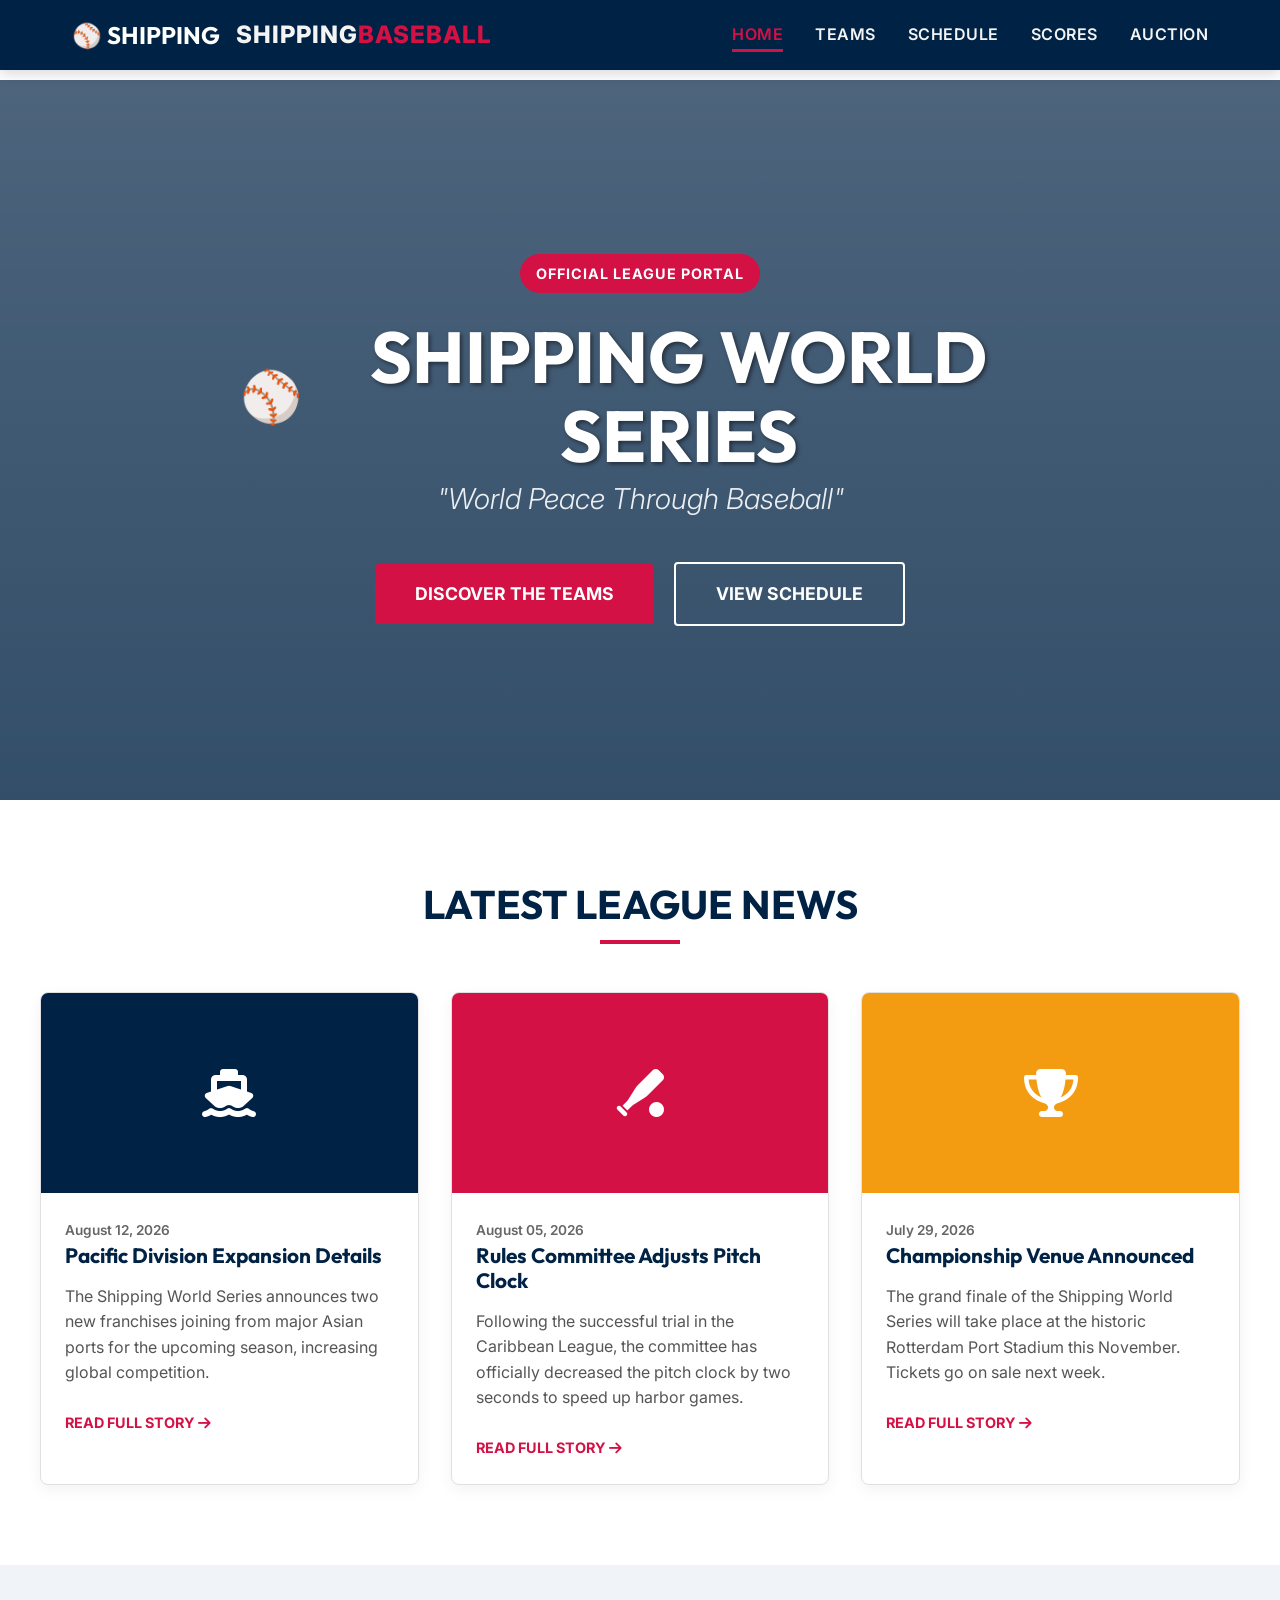
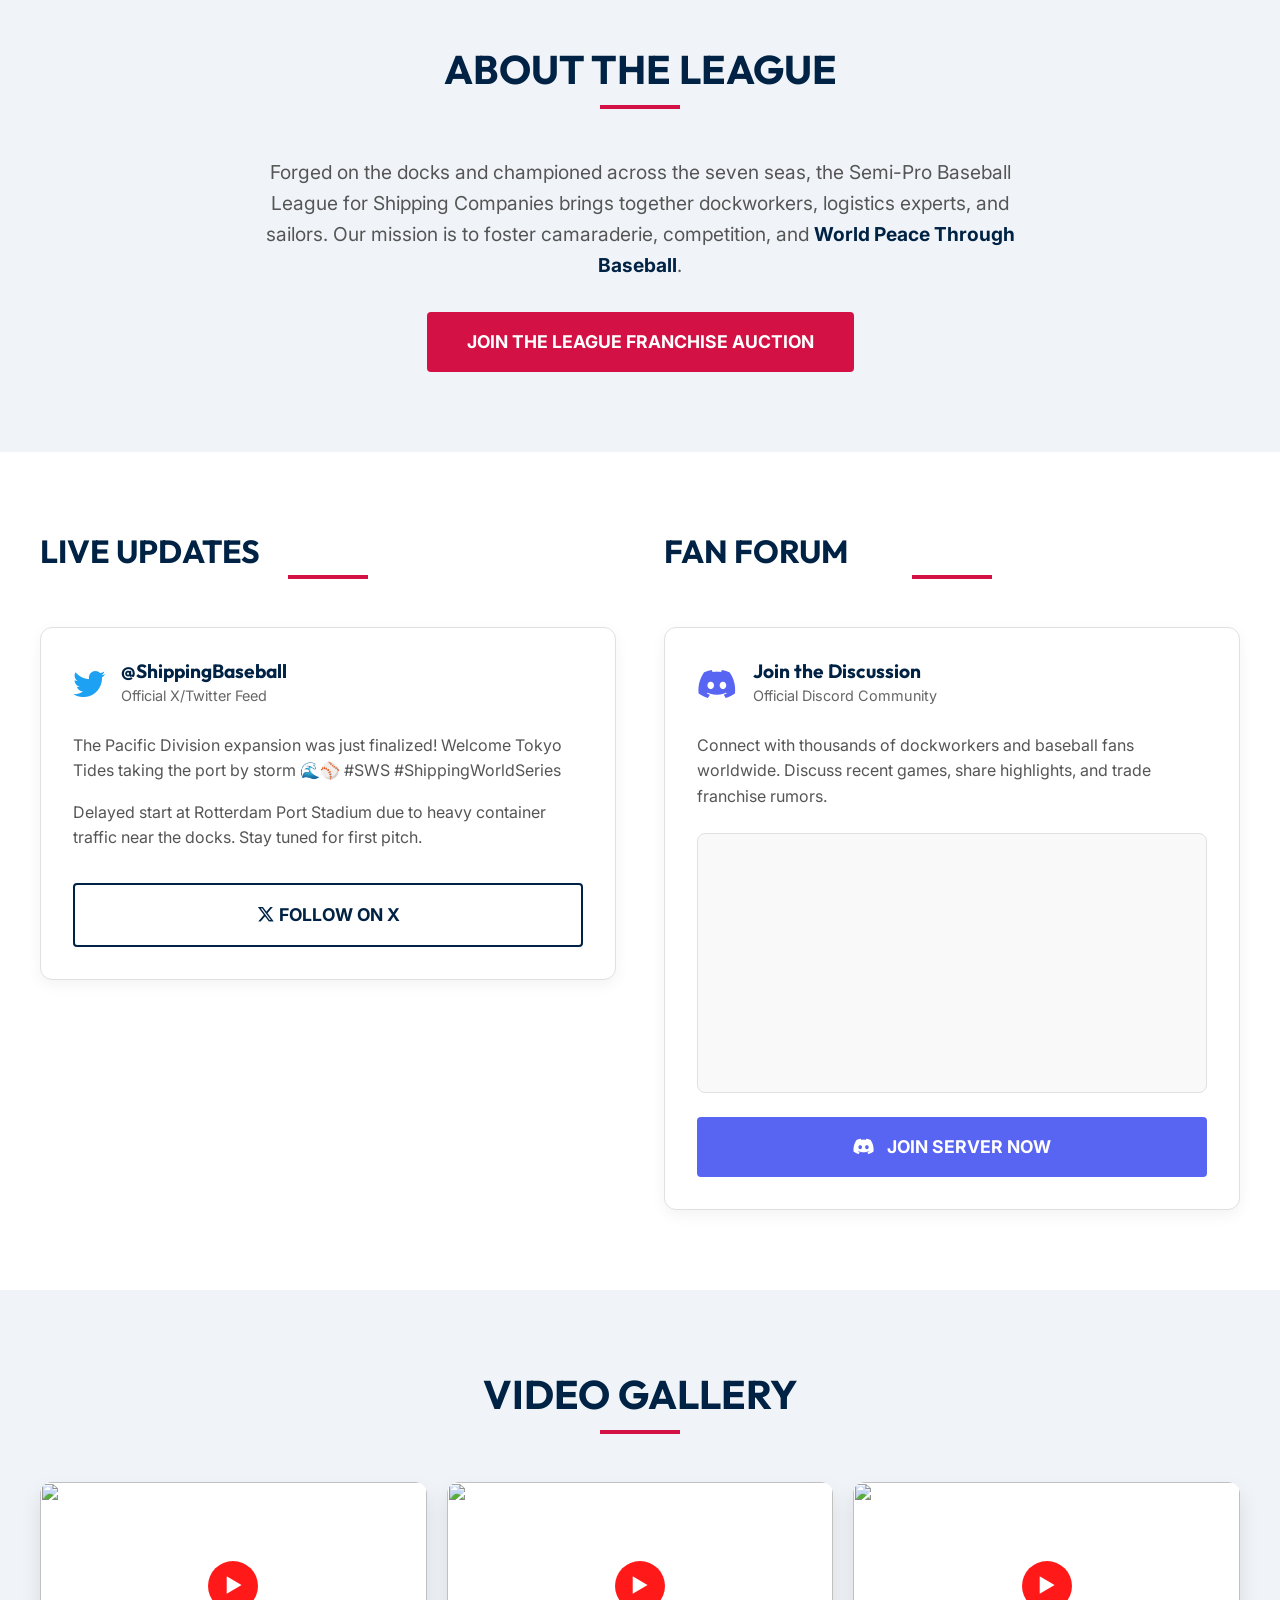
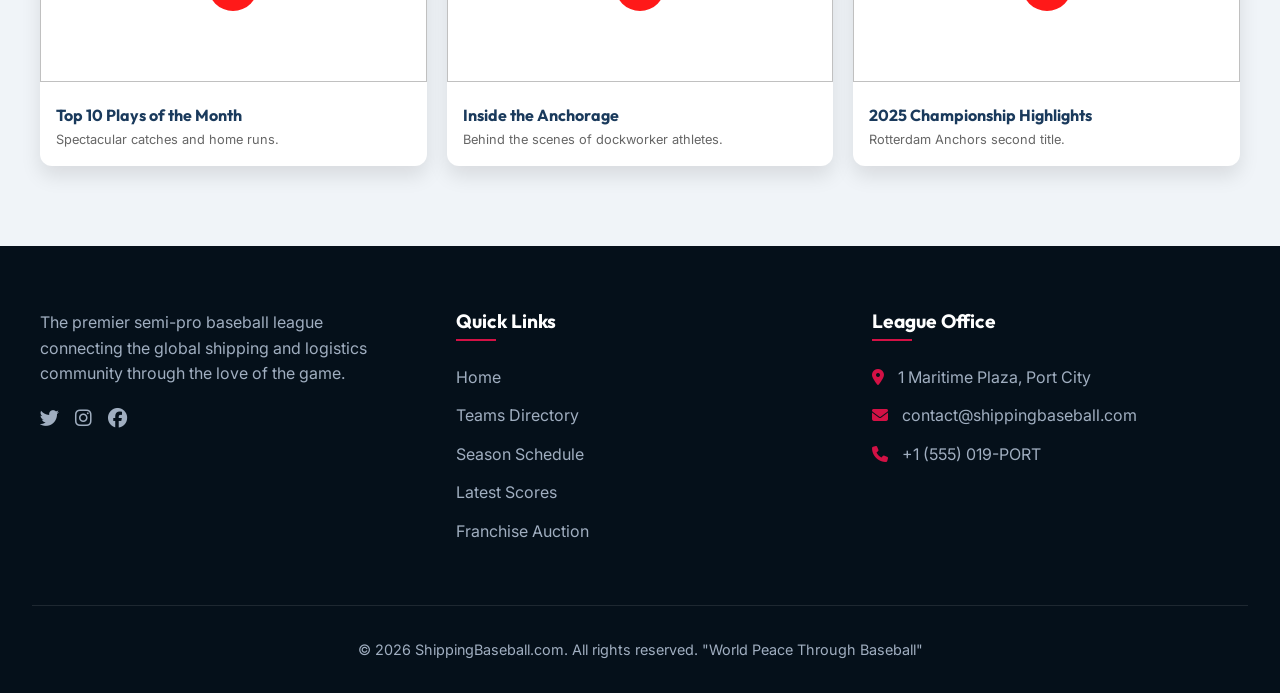
==== index.html @ 631db94a "Update index.html" ====
<!DOCTYPE html>
<html lang="en">

<head>
    <meta charset="UTF-8">
    <meta name="viewport" content="width=device-width, initial-scale=1.0">
    <title>ShippingBaseball.com | World Peace Through Baseball</title>
    <!-- Google Fonts -->
    <link rel="preconnect" href="https://fonts.googleapis.com">
    <link rel="preconnect" href="https://fonts.gstatic.com" crossorigin>
    <link
        href="https://fonts.googleapis.com/css2?family=Inter:wght@300;400;600;800&family=Outfit:wght@400;700;900&display=swap"
        rel="stylesheet">
    <!-- Font Awesome for Icons -->
    <link rel="stylesheet" href="https://cdnjs.cloudflare.com/ajax/libs/font-awesome/6.4.0/css/all.min.css">
    <!-- Custom CSS -->
    <link rel="stylesheet" href="style.css">
</head>

<body>
    <header>
        <div class="nav-container">
            <a href="index.html" class="logo-area">
<h1 style="color: white; font-size: 24px; font-weight: bold; margin: 0;">
  ⚾ SHIPPING<span style="color: #e63946;"></span>
</h1>                <div class="logo-text">Shipping<span>Baseball</span></div>
            </a>

            <button class="menu-toggle" aria-label="Toggle Navigation">
                <i class="fas fa-bars"></i>
            </button>

            <ul class="nav-links">
                <li><a href="index.html">Home</a></li>
                <li><a href="teams.html">Teams</a></li>
                <li><a href="schedule.html">Schedule</a></li>
                <li><a href="scores.html">Scores</a></li>
                <li><a href="auction.html">Auction</a></li>
            </ul>
        </div>
    </header>

    <main>
        <section class="hero">
            <div class="hero-content">
                <span class="badge">Official League Portal</span>
              <div style="display:flex; align-items:center; gap:15px;">
  <span style="font-size:50px;">⚾</span>
  <h1 style="margin:0;">Shipping World Series</h1>
</div>
                <p class="tagline">"World Peace Through Baseball"</p>
                <a href="teams.html" class="btn btn-primary">Discover the Teams</a>
                <a href="schedule.html" class="btn btn-outline">View Schedule</a>
            </div>
        </section>

        <section class="section">
            <div class="container">
                <h2 class="section-title">Latest League News</h2>
                <div class="news-grid">
                    <article class="news-card">
                        <div class="news-img"
                            style="background-color: var(--primary); display: flex; align-items: center; justify-content: center; color: white; font-size: 3rem;">
                            <i class="fas fa-ship"></i>
                        </div>
                        <div class="news-content">
                            <span class="news-date">August 12, 2026</span>
                            <h3 class="news-title">Pacific Division Expansion Details</h3>
                            <p class="news-excerpt">The Shipping World Series announces two new franchises joining from
                                major Asian ports for the upcoming season, increasing global competition.</p>
                            <a href="#" class="read-more">Read Full Story <i class="fas fa-arrow-right"></i></a>
                        </div>
                    </article>

                    <article class="news-card">
                        <div class="news-img"
                            style="background-color: var(--accent); display: flex; align-items: center; justify-content: center; color: white; font-size: 3rem;">
                            <i class="fas fa-baseball-bat-ball"></i>
                        </div>
                        <div class="news-content">
                            <span class="news-date">August 05, 2026</span>
                            <h3 class="news-title">Rules Committee Adjusts Pitch Clock</h3>
                            <p class="news-excerpt">Following the successful trial in the Caribbean League, the
                                committee has officially decreased the pitch clock by two seconds to speed up harbor
                                games.</p>
                            <a href="#" class="read-more">Read Full Story <i class="fas fa-arrow-right"></i></a>
                        </div>
                    </article>

                    <article class="news-card">
                        <div class="news-img"
                            style="background-color: #f39c12; display: flex; align-items: center; justify-content: center; color: white; font-size: 3rem;">
                            <i class="fas fa-trophy"></i>
                        </div>
                        <div class="news-content">
                            <span class="news-date">July 29, 2026</span>
                            <h3 class="news-title">Championship Venue Announced</h3>
                            <p class="news-excerpt">The grand finale of the Shipping World Series will take place at the
                                historic Rotterdam Port Stadium this November. Tickets go on sale next week.</p>
                            <a href="#" class="read-more">Read Full Story <i class="fas fa-arrow-right"></i></a>
                        </div>
                    </article>
                </div>
            </div>
        </section>

        <section class="section section-alt">
            <div class="container">
                <div style="text-align: center; max-width: 800px; margin: 0 auto;">
                    <h2 class="section-title">About The League</h2>
                    <p style="font-size: 1.2rem; color: #555; margin-bottom: 2rem;">
                        Forged on the docks and championed across the seven seas, the Semi-Pro Baseball League for
                        Shipping Companies brings together dockworkers, logistics experts, and sailors.
                        Our mission is to foster camaraderie, competition, and <strong
                            style="color: var(--primary);">World Peace Through Baseball</strong>.
                    </p>
                    <a href="auction.html" class="btn btn-primary">Join the League Franchise Auction</a>
                </div>
            </div>
        </section>
        <!-- LIVE UPDATES & FAN FORUM -->
        <section class="section">
            <div class="container">
                <div style="display: grid; grid-template-columns: repeat(auto-fit, minmax(350px, 1fr)); gap: 3rem;">
                    <!-- Live Updates -->
                    <div>
                        <h2 class="section-title" style="text-align: left; padding-bottom: 0.5rem; font-size: 2rem;">
                            Live Updates</h2>
                        <div
                            style="background: white; border: 1px solid var(--border); border-radius: 12px; padding: 2rem; box-shadow: 0 5px 15px rgba(0,0,0,0.05);">
                            <div style="margin-bottom: 1.5rem; display: flex; align-items: center; gap: 1rem;">
                                <i class="fab fa-twitter" style="font-size: 2rem; color: #1DA1F2;"></i>
                                <div>
                                    <h3 style="color: var(--primary); font-size: 1.2rem; margin-bottom: 0;">
                                        @ShippingBaseball</h3>
                                    <span style="color: #666; font-size: 0.9rem;">Official X/Twitter Feed</span>
                                </div>
                            </div>
                            <p style="color: #555; margin-bottom: 1rem;">The Pacific Division expansion was just
                                finalized! Welcome Tokyo Tides taking the port by storm 🌊⚾ #SWS #ShippingWorldSeries
                            </p>
                            <p style="color: #555; margin-bottom: 2rem;">Delayed start at Rotterdam Port Stadium due to
                                heavy container traffic near the docks. Stay tuned for first pitch.</p>
                            <a href="https://twitter.com/ShippingBaseball" target="_blank" class="btn btn-outline"
                                style="display: block; color: var(--primary); border-color: var(--primary); width: 100%; text-align: center; margin-left: 0;"><i
                                    class="fab fa-x-twitter"></i> Follow on X</a>
                        </div>
                    </div>

                    <!-- Fan Forum -->
                    <div>
                        <h2 class="section-title" style="text-align: left; padding-bottom: 0.5rem; font-size: 2rem;">Fan
                            Forum</h2>
                        <div
                            style="background: white; border: 1px solid var(--border); border-radius: 12px; padding: 2rem; box-shadow: 0 5px 15px rgba(0,0,0,0.05);">
                            <div style="margin-bottom: 1.5rem; display: flex; align-items: center; gap: 1rem;">
                                <i class="fab fa-discord" style="font-size: 2rem; color: #5865F2;"></i>
                                <div>
                                    <h3 style="color: var(--primary); font-size: 1.2rem; margin-bottom: 0;">Join the
                                        Discussion</h3>
                                    <span style="color: #666; font-size: 0.9rem;">Official Discord Community</span>
                                </div>
                            </div>
                            <p style="color: #555; margin-bottom: 1.5rem;">Connect with thousands of dockworkers and
                                baseball fans worldwide. Discuss recent games, share highlights, and trade franchise
                                rumors.</p>

                            <!-- Discord Widget (Channel Preview) -->
                            <div
                                style="margin-bottom: 1.5rem; border-radius: 8px; overflow: hidden; border: 1px solid #e0e0e0; background: #f9f9f9;">
                                <!-- NOTE: Replace the 'id=' numeric value below with your actual Discord Server's Widget ID -->
                                <iframe src="https://discord.com/widget?id=1022442475149365288&theme=light" width="100%"
                                    height="250" allowtransparency="true" frameborder="0"
                                    sandbox="allow-popups allow-popups-to-escape-sandbox allow-same-origin allow-scripts"
                                    title="Discord Channel Preview"></iframe>
                            </div>

                            <a href="https://discord.gg/your-server-link" target="_blank" class="btn btn-primary"
                                style="display: block; width: 100%; text-align: center; background-color: #5865F2; border: none; padding: 1rem; color: white; font-size: 1.1rem;"><i
                                    class="fab fa-discord" style="margin-right: 8px;"></i> Join Server Now</a>
                        </div>
                    </div>
                </div>
            </div>
        </section>

        <!-- GALLERY -->
        <section class="section section-alt">
            <div class="container">
                <h2 class="section-title">Video Gallery</h2>

                <div style="display: grid; grid-template-columns: repeat(3, 1fr); gap: 20px;">

                    <!-- الفيديو 1 -->
                    <div
                        style="border-radius: 12px; overflow: hidden; box-shadow: 0 10px 20px rgba(0,0,0,0.1); background: white; position: relative;">
                        <a href="https://www.youtube.com/watch?v=LR6vh4BXD7s" target="_blank"
                            style="display: block; position: relative;">
                            <img src="https://img.youtube.com/vi/LR6vh4BXD7s/maxresdefault.jpg"
                                style="width: 100%; height: 200px; object-fit: cover;">
                            <div
                                style="position: absolute; top: 50%; left: 50%; transform: translate(-50%, -50%); background: rgba(255,0,0,0.9); color: white; width: 50px; height: 50px; border-radius: 50%; display: flex; align-items: center; justify-content: center; font-size: 1.2rem;">
                                ▶</div>
                        </a>
                        <div style="padding: 1rem;">
                            <h3 style="color: #1a3a5c; font-size: 1rem; margin-bottom: 0.3rem;">Top 10 Plays of the
                                Month</h3>
                            <p style="color: #666; font-size: 0.8rem;">Spectacular catches and home runs.</p>
                        </div>
                    </div>

                    <!-- الفيديو 2 -->
                    <div
                        style="border-radius: 12px; overflow: hidden; box-shadow: 0 10px 20px rgba(0,0,0,0.1); background: white; position: relative;">
                        <a href="https://www.youtube.com/watch?v=5_nQfygHXc8" target="_blank"
                            style="display: block; position: relative;">
                            <img src="https://img.youtube.com/vi/5_nQfygHXc8/maxresdefault.jpg"
                                style="width: 100%; height: 200px; object-fit: cover;">
                            <div
                                style="position: absolute; top: 50%; left: 50%; transform: translate(-50%, -50%); background: rgba(255,0,0,0.9); color: white; width: 50px; height: 50px; border-radius: 50%; display: flex; align-items: center; justify-content: center; font-size: 1.2rem;">
                                ▶</div>
                        </a>
                        <div style="padding: 1rem;">
                            <h3 style="color: #1a3a5c; font-size: 1rem; margin-bottom: 0.3rem;">Inside the Anchorage
                            </h3>
                            <p style="color: #666; font-size: 0.8rem;">Behind the scenes of dockworker athletes.</p>
                        </div>
                    </div>

                    <!-- الفيديو 3 -->
                    <div
                        style="border-radius: 12px; overflow: hidden; box-shadow: 0 10px 20px rgba(0,0,0,0.1); background: white; position: relative;">
                        <a href="https://www.youtube.com/watch?v=1c3dj-tnlGc" target="_blank"
                            style="display: block; position: relative;">
                            <img src="https://img.youtube.com/vi/1c3dj-tnlGc/maxresdefault.jpg"
                                style="width: 100%; height: 200px; object-fit: cover;">
                            <div
                                style="position: absolute; top: 50%; left: 50%; transform: translate(-50%, -50%); background: rgba(255,0,0,0.9); color: white; width: 50px; height: 50px; border-radius: 50%; display: flex; align-items: center; justify-content: center; font-size: 1.2rem;">
                                ▶</div>
                        </a>
                        <div style="padding: 1rem;">
                            <h3 style="color: #1a3a5c; font-size: 1rem; margin-bottom: 0.3rem;">2025 Championship
                                Highlights</h3>
                            <p style="color: #666; font-size: 0.8rem;">Rotterdam Anchors second title.</p>
                        </div>
                    </div>

                </div>
            </div>
        </section>
    </main>

    <footer>
        <!-- 
        ========================================================
        ADMIN NOTES FOR EASY EDITING:
        - Social Links: Edit the 'fab fa-*' icon tags below to update social media links.
        - Quick Links: Update the inner <li><a> tags for new pages.
        - Address/Contact: Modify the 'League Office' column text directly.
        ========================================================
        -->
        <div class="footer-content">
            <div class="footer-col">
                <h3.com</h3>
                <p>The premier semi-pro baseball league connecting the global shipping and logistics community through
                    the love of the game.</p>
                <div style="margin-top: 1rem; display: flex; gap: 1rem; font-size: 1.2rem;">
                    <a href="#"><i class="fab fa-twitter"></i></a>
                    <a href="#"><i class="fab fa-instagram"></i></a>
                    <a href="#"><i class="fab fa-facebook"></i></a>
                </div>
            </div>
            <div class="footer-col">
                <h3>Quick Links</h3>
                <ul class="footer-links">
                    <li><a href="index.html">Home</a></li>
                    <li><a href="teams.html">Teams Directory</a></li>
                    <li><a href="schedule.html">Season Schedule</a></li>
                    <li><a href="scores.html">Latest Scores</a></li>
                    <li><a href="auction.html">Franchise Auction</a></li>
                </ul>
            </div>
            <div class="footer-col">
                <h3>League Office</h3>
                <ul class="footer-links">
                    <li><i class="fas fa-map-marker-alt" style="margin-right: 10px; color: var(--accent);"></i> 1
                        Maritime Plaza, Port City</li>
                    <li><i class="fas fa-envelope" style="margin-right: 10px; color: var(--accent);"></i>
                        contact@shippingbaseball.com</li>
                    <li><i class="fas fa-phone" style="margin-right: 10px; color: var(--accent);"></i> +1 (555) 019-PORT
                    </li>
                </ul>
            </div>
        </div>
        <div class="footer-bottom">
            <p>&copy; 2026 ShippingBaseball.com. All rights reserved. "World Peace Through Baseball"</p>
        </div>
    </footer>

    <script src="script.js"></script>
</body>


</html>
---- style.css ----
:root {
    --primary: #002244;
    /* Navy Blue */
    --primary-light: #003366;
    --accent: #d31145;
    /* Red */
    --accent-hover: #e61a50;
    --text-dark: #1a1a1a;
    --text-light: #f4f4f4;
    --bg-main: #ffffff;
    --bg-alt: #f0f4f8;
    /* Light blue-grey */
    --border: #e0e0e0;
    --font-main: 'Inter', system-ui, sans-serif;
    --font-heading: 'Outfit', system-ui, sans-serif;
    --transition: all 0.3s cubic-bezier(0.25, 0.8, 0.25, 1);
}

* {
    margin: 0;
    padding: 0;
    box-sizing: border-box;
}

body {
    font-family: var(--font-main);
    color: var(--text-dark);
    background-color: var(--bg-main);
    line-height: 1.6;
    overflow-x: hidden;
}

/* Typography */
h1,
h2,
h3,
h4,
h5,
h6 {
    font-family: var(--font-heading);
    font-weight: 700;
    line-height: 1.2;
}

a {
    text-decoration: none;
    color: inherit;
}

ul {
    list-style: none;
}

/* Header & Navigation */
header {
    background-color: var(--primary);
    color: var(--text-light);
    position: fixed;
    width: 100%;
    top: 0;
    z-index: 1000;
    box-shadow: 0 4px 12px rgba(0, 0, 0, 0.15);
}

.nav-container {
    max-width: 1200px;
    margin: 0 auto;
    display: flex;
    justify-content: space-between;
    align-items: center;
    padding: 1rem 2rem;
}

.logo-area {
    display: flex;
    align-items: center;
    gap: 1rem;
}

.logo-img {
    height: auto;
    width: 150px;
    border-radius: 0;
    background-color: transparent;
    object-fit: contain;
    padding: 0;
}
.logo-text {
    font-size: 1.5rem;
    font-weight: 800;
    letter-spacing: 1px;
    text-transform: uppercase;
}

.logo-text span {
    color: var(--accent);
}

.nav-links {
    display: flex;
    gap: 2rem;
}

.nav-links a {
    font-size: 1rem;
    font-weight: 600;
    text-transform: uppercase;
    letter-spacing: 0.5px;
    position: relative;
    padding: 0.5rem 0;
    transition: color 0.3s;
}

.nav-links a::after {
    content: '';
    position: absolute;
    bottom: 0;
    left: 0;
    width: 0;
    height: 3px;
    background-color: var(--accent);
    transition: var(--transition);
}

.nav-links a:hover {
    color: var(--accent);
}

.nav-links a:hover::after,
.nav-links a.active::after {
    width: 100%;
}

.nav-links a.active {
    color: var(--accent);
}

.menu-toggle {
    display: none;
    font-size: 1.5rem;
    cursor: pointer;
    background: none;
    border: none;
    color: white;
}

/* Page Spacing */
main {
    margin-top: 80px;
    /* offset for fixed header */
    min-height: calc(100vh - 280px);
}

/* Hero Section */
.hero {
    position: relative;
    height: 80vh;
    min-height: 600px;
    display: flex;
    align-items: center;
    justify-content: center;
    background: linear-gradient(rgba(0, 34, 68, 0.7), rgba(0, 34, 68, 0.8)), url('assets/images/hero.png') center/cover;
    color: white;
    text-align: center;
    padding: 0 1rem;
}

.hero-content {
    max-width: 800px;
    animation: fadeInDown 1s ease-out;
}

.badge {
    display: inline-block;
    background-color: var(--accent);
    color: white;
    padding: 0.5rem 1rem;
    border-radius: 20px;
    font-weight: 700;
    font-size: 0.9rem;
    text-transform: uppercase;
    margin-bottom: 1.5rem;
    letter-spacing: 1px;
}

.hero h1 {
    font-size: 4.5rem;
    margin-bottom: 1rem;
    text-transform: uppercase;
    text-shadow: 2px 2px 4px rgba(0, 0, 0, 0.5);
    line-height: 1.1;
}

.hero p.tagline {
    font-size: 1.8rem;
    font-weight: 300;
    margin-bottom: 2.5rem;
    font-style: italic;
    opacity: 0.9;
}

.btn {
    display: inline-block;
    padding: 1rem 2.5rem;
    font-size: 1.1rem;
    font-weight: 700;
    text-transform: uppercase;
    border-radius: 4px;
    cursor: pointer;
    transition: var(--transition);
    border: none;
}

.btn-primary {
    background-color: var(--accent);
    color: white;
}

.btn-primary:hover {
    background-color: var(--accent-hover);
    transform: translateY(-3px);
    box-shadow: 0 10px 20px rgba(211, 17, 69, 0.3);
}

.btn-outline {
    background-color: transparent;
    color: white;
    border: 2px solid white;
    margin-left: 1rem;
}

.btn-outline:hover {
    background-color: white;
    color: var(--primary);
    transform: translateY(-3px);
}

/* Sections */
.section {
    padding: 5rem 2rem;
}

.section-alt {
    background-color: var(--bg-alt);
}

.container {
    max-width: 1200px;
    margin: 0 auto;
}

.section-title {
    text-align: center;
    font-size: 2.5rem;
    margin-bottom: 3rem;
    color: var(--primary);
    position: relative;
    padding-bottom: 1rem;
    text-transform: uppercase;
}

.section-title::after {
    content: '';
    position: absolute;
    bottom: 0;
    left: 50%;
    transform: translateX(-50%);
    width: 80px;
    height: 4px;
    background-color: var(--accent);
}

/* News Section */
.news-grid {
    display: grid;
    grid-template-columns: repeat(auto-fit, minmax(350px, 1fr));
    gap: 2rem;
}

.news-card {
    background: white;
    border-radius: 8px;
    overflow: hidden;
    box-shadow: 0 5px 15px rgba(0, 0, 0, 0.05);
    transition: var(--transition);
    border: 1px solid var(--border);
}

.news-card:hover {
    transform: translateY(-10px);
    box-shadow: 0 15px 30px rgba(0, 0, 0, 0.1);
}

.news-img {
    height: 200px;
    background-color: var(--primary-light);
    display: flex;
    align-items: center;
    justify-content: center;
    color: white;
    font-size: 3rem;
}

.news-content {
    padding: 1.5rem;
}

.news-date {
    font-size: 0.85rem;
    color: #666;
    margin-bottom: 0.5rem;
    font-weight: 600;
}

.news-title {
    font-size: 1.3rem;
    margin-bottom: 1rem;
    color: var(--primary);
}

.news-excerpt {
    color: #555;
    margin-bottom: 1.5rem;
}

.read-more {
    color: var(--accent);
    font-weight: 700;
    text-transform: uppercase;
    font-size: 0.9rem;
}

.read-more:hover {
    text-decoration: underline;
}

/* Footer */
footer {
    background-color: #05101a;
    color: #a0aec0;
    padding: 4rem 2rem 2rem;
}

.footer-content {
    max-width: 1200px;
    margin: 0 auto;
    display: grid;
    grid-template-columns: repeat(auto-fit, minmax(250px, 1fr));
    gap: 3rem;
    margin-bottom: 3rem;
}

.footer-col h3 {
    color: white;
    font-size: 1.2rem;
    margin-bottom: 1.5rem;
    position: relative;
    padding-bottom: 0.5rem;
}

.footer-col h3::after {
    content: '';
    position: absolute;
    bottom: 0;
    left: 0;
    width: 40px;
    height: 2px;
    background-color: var(--accent);
}

.footer-links li {
    margin-bottom: 0.8rem;
}

.footer-links a {
    transition: color 0.3s;
}

.footer-links a:hover {
    color: var(--accent);
    padding-left: 5px;
}

.footer-bottom {
    text-align: center;
    padding-top: 2rem;
    border-top: 1px solid rgba(255, 255, 255, 0.1);
    font-size: 0.9rem;
}

/* Animations */
@keyframes fadeInDown {
    from {
        opacity: 0;
        transform: translateY(-30px);
    }

    to {
        opacity: 1;
        transform: translateY(0);
    }
}

@keyframes fadeIn {
    from {
        opacity: 0;
    }

    to {
        opacity: 1;
    }
}

/* Responsive */
@media (max-width: 768px) {
    .nav-links {
        position: absolute;
        top: 100%;
        left: 0;
        width: 100%;
        background-color: var(--primary);
        flex-direction: column;
        align-items: center;
        gap: 0;
        max-height: 0;
        overflow: hidden;
        transition: max-height 0.3s ease-out;
    }

    .nav-links.show {
        max-height: 400px;
        border-top: 1px solid rgba(255, 255, 255, 0.1);
        padding: 1rem 0;
    }

    .nav-links li {
        width: 100%;
        text-align: center;
    }

    .nav-links a {
        display: block;
        padding: 1rem;
    }

    .menu-toggle {
        display: block;
    }

    .hero h1 {
        font-size: 3rem;
    }

    .hero p.tagline {
        font-size: 1.2rem;
    }

    .btn-outline {
        margin-left: 0;
        margin-top: 1rem;
    }

}
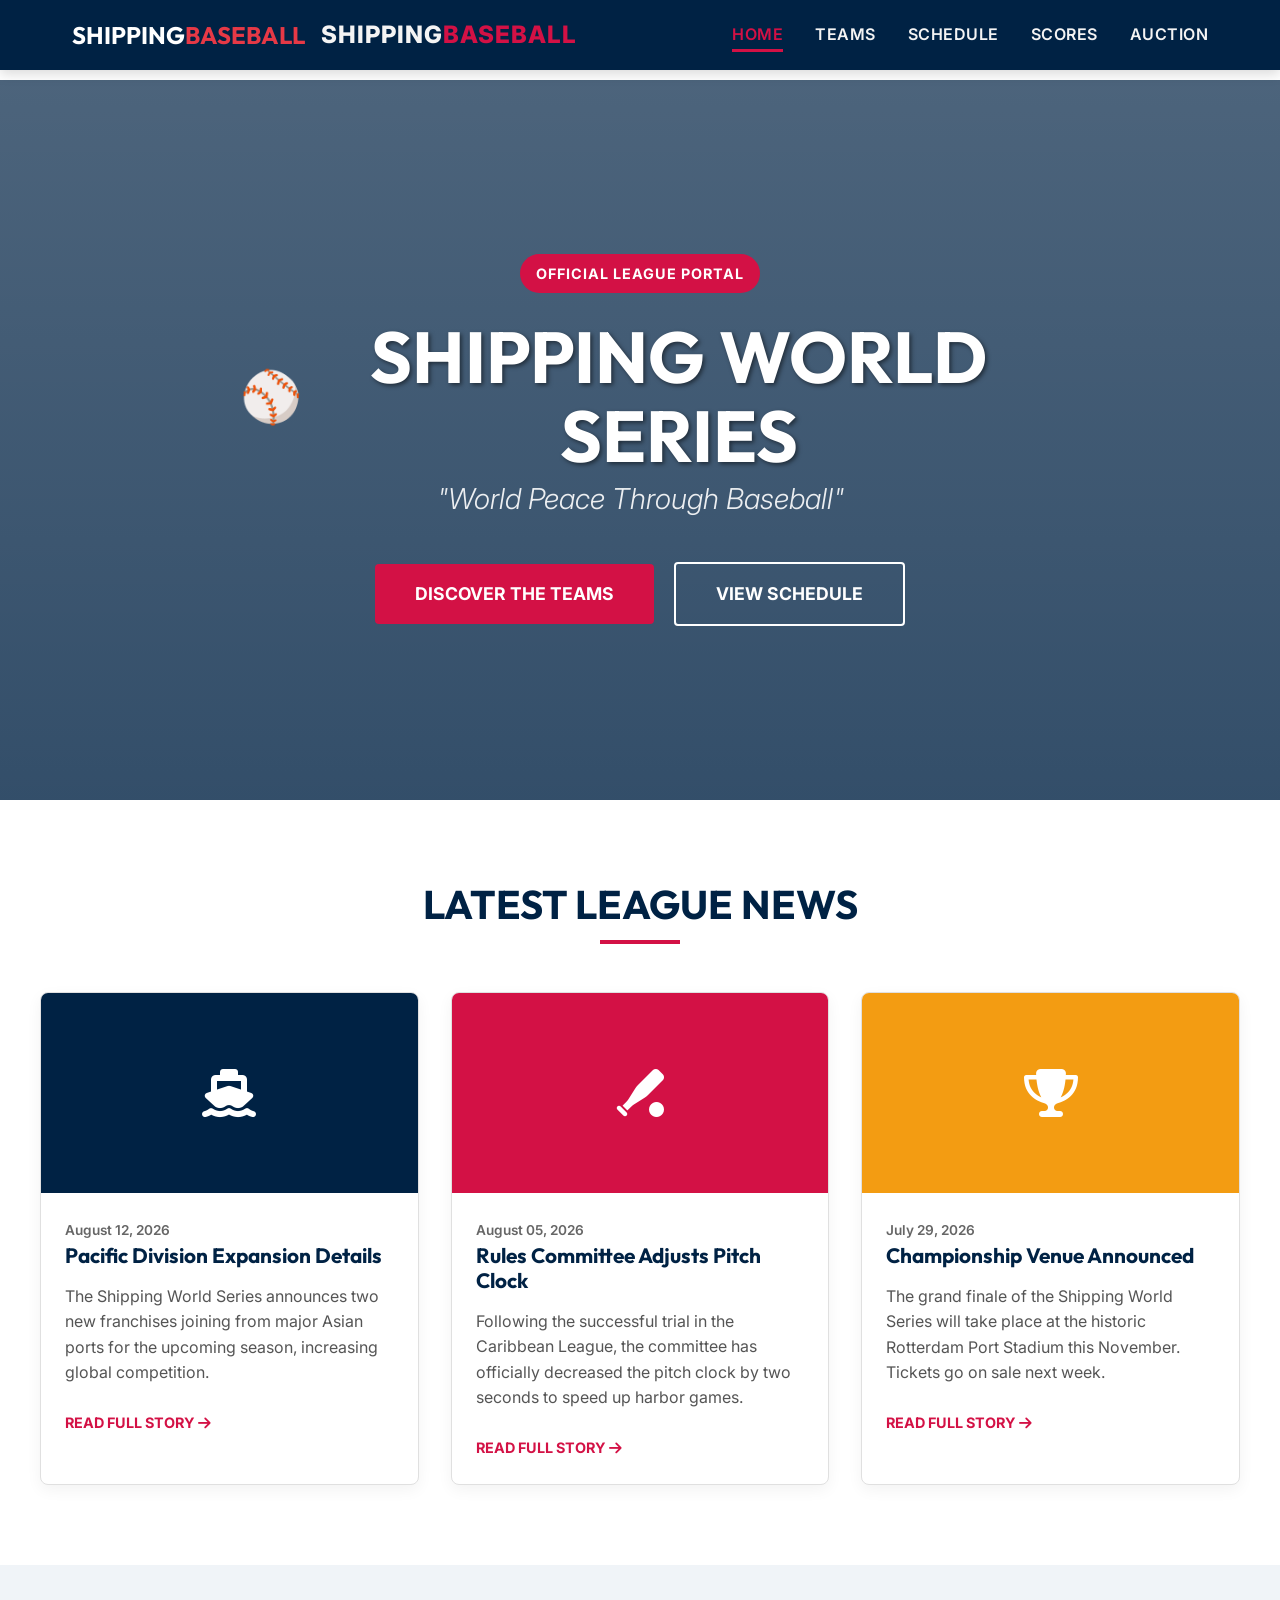
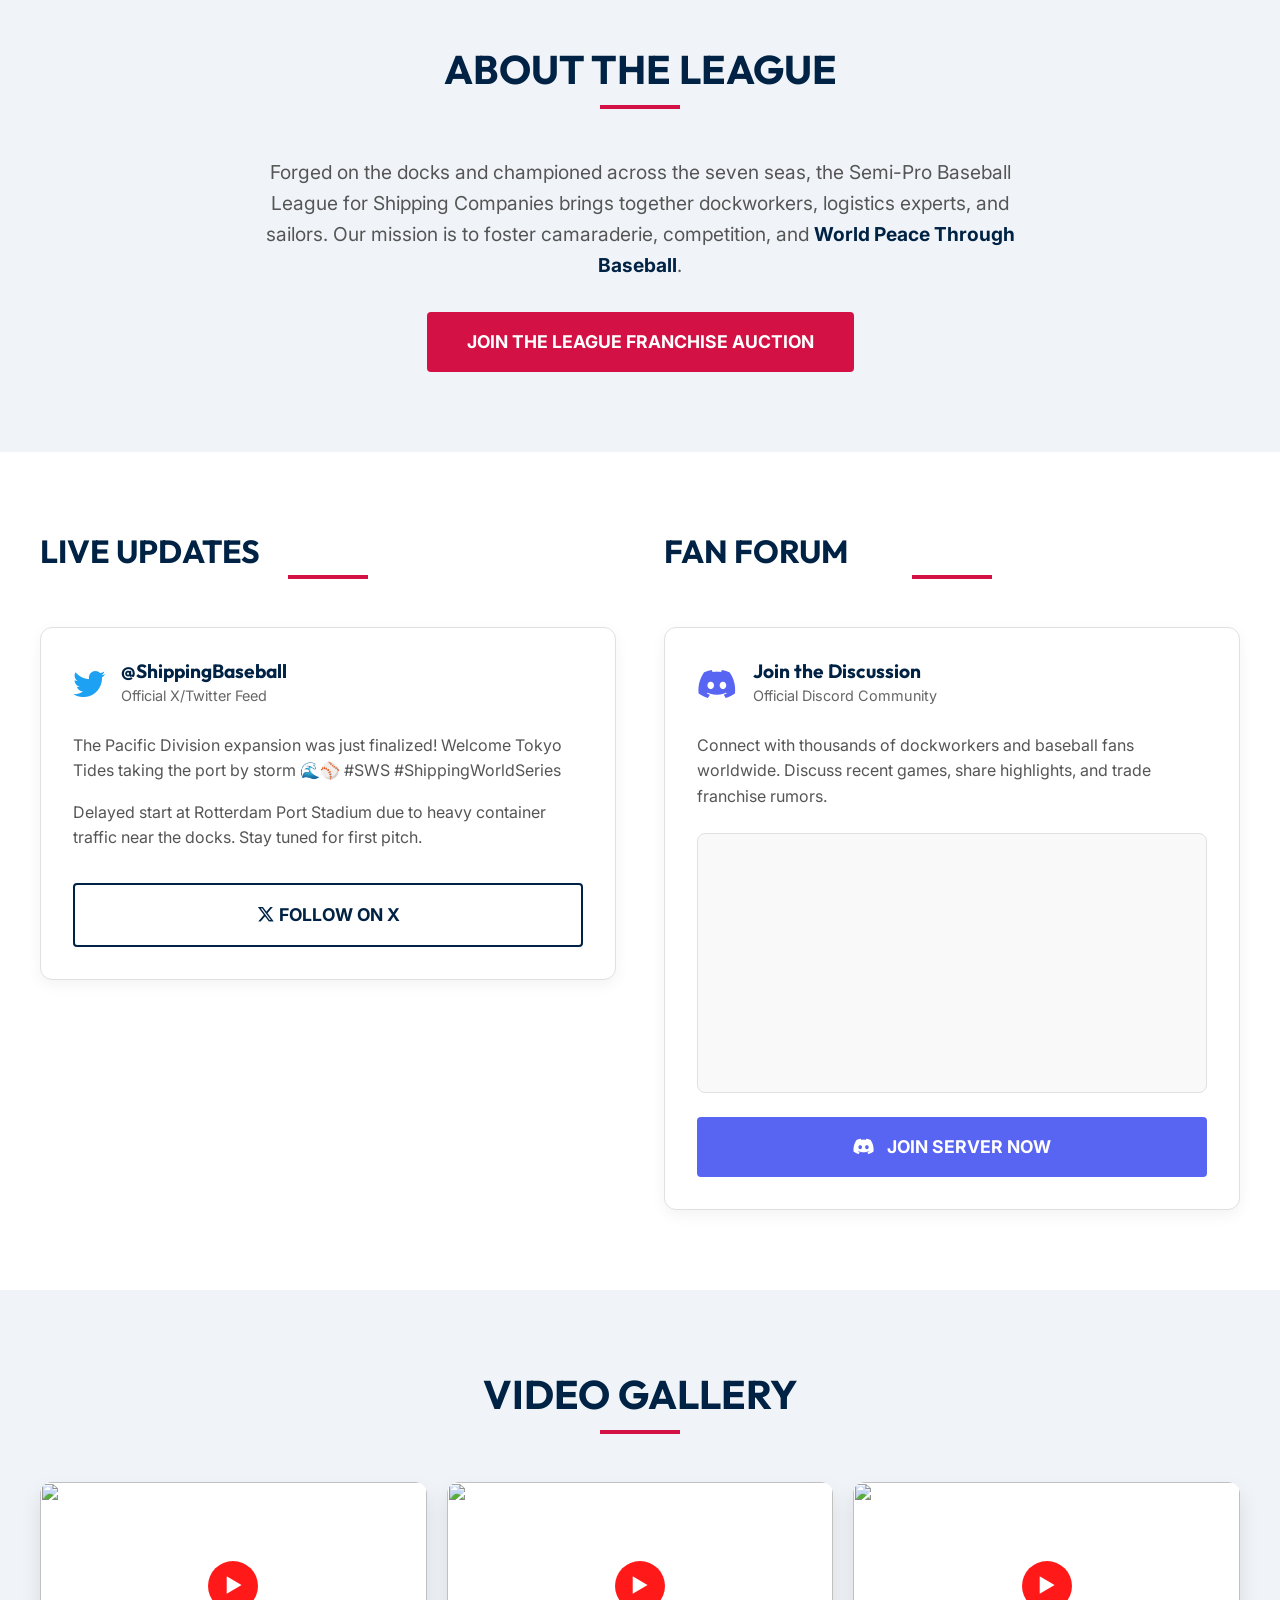
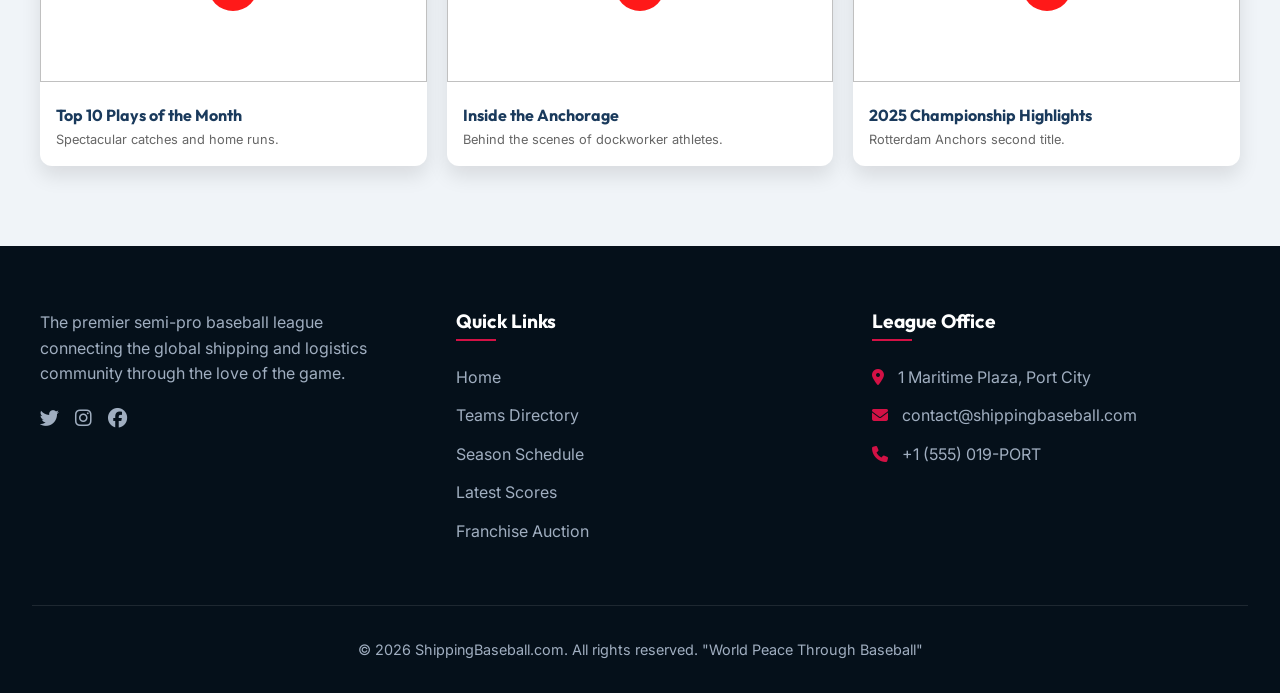
==== commit c7082848: "Update index.html" ====
--- a/index.html
+++ b/index.html
@@ -22,7 +22,7 @@
         <div class="nav-container">
             <a href="index.html" class="logo-area">
 <h1 style="color: white; font-size: 24px; font-weight: bold; margin: 0;">
-  ⚾ SHIPPING<span style="color: #e63946;"></span>
+  SHIPPING<span style="color: #e63946;">BASEBALL</span>
 </h1>                <div class="logo-text">Shipping<span>Baseball</span></div>
             </a>
 
@@ -306,3 +306,4 @@
 
 
 
+
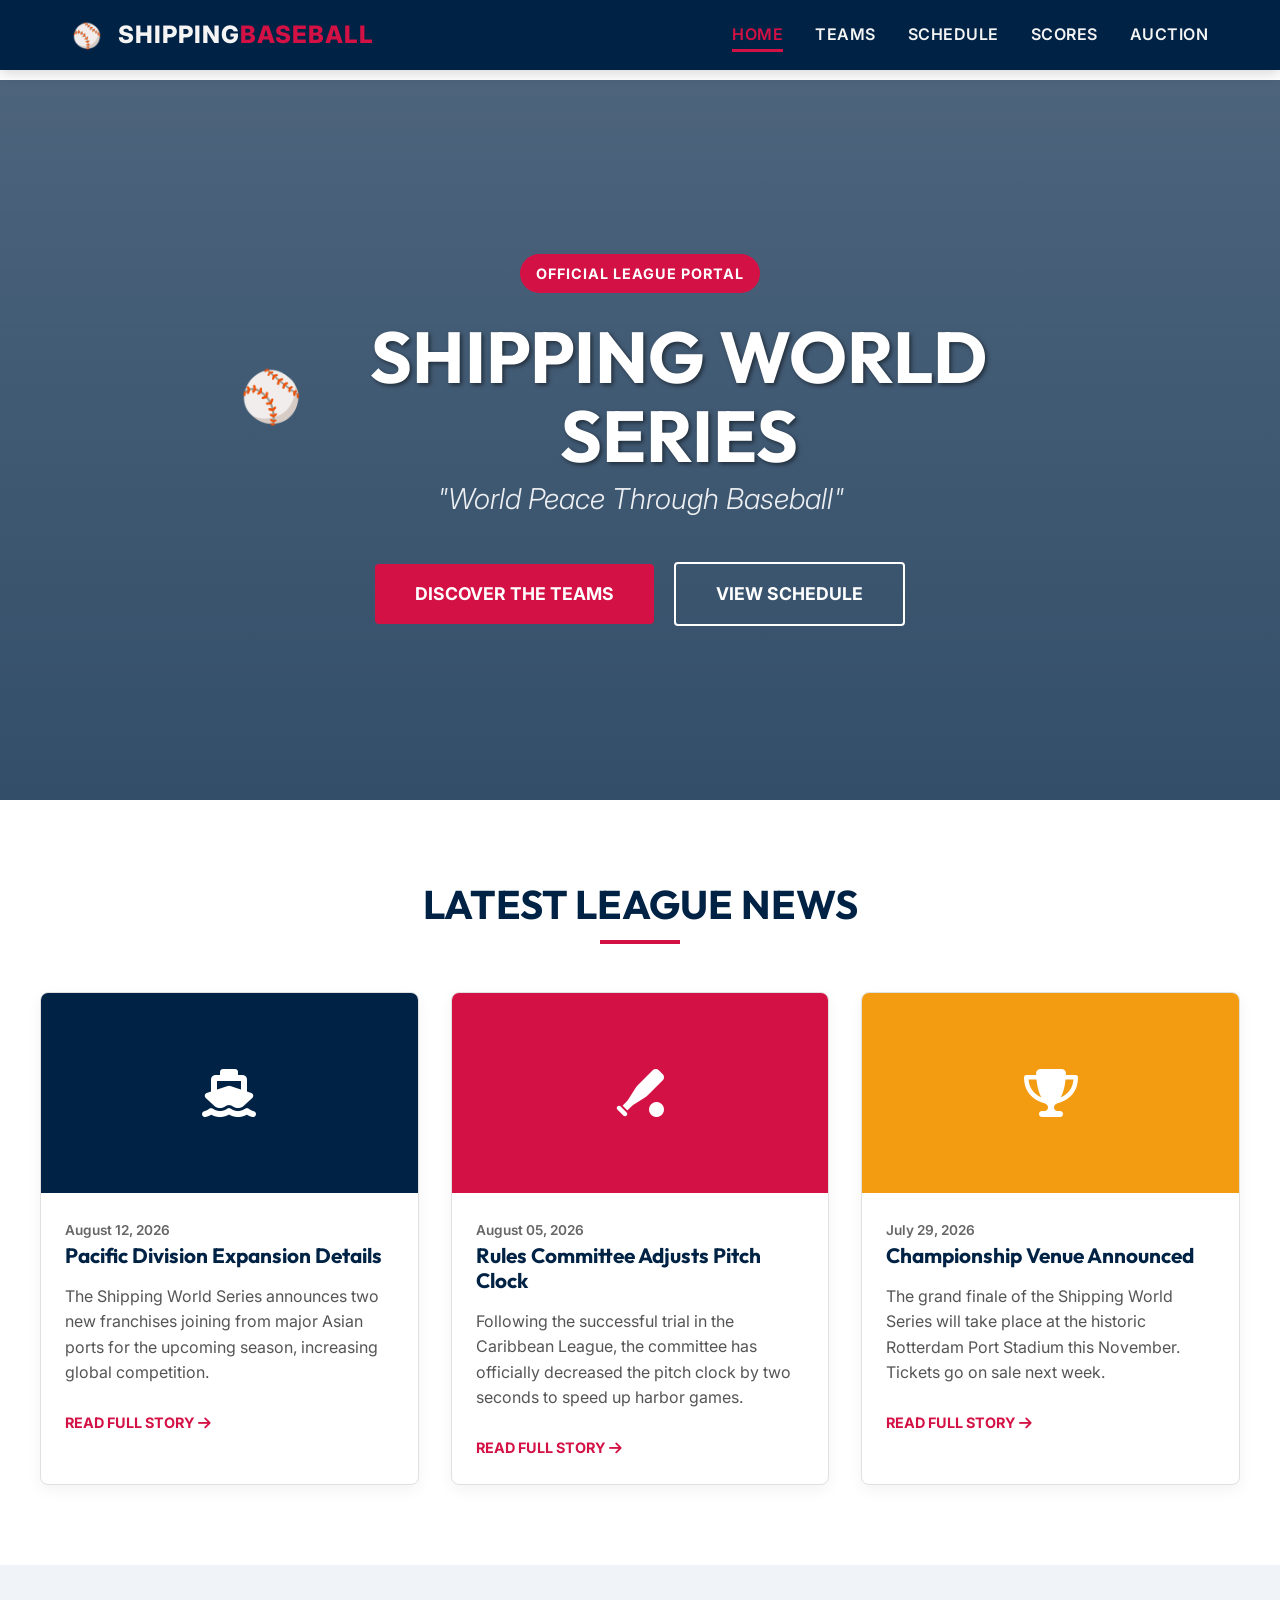
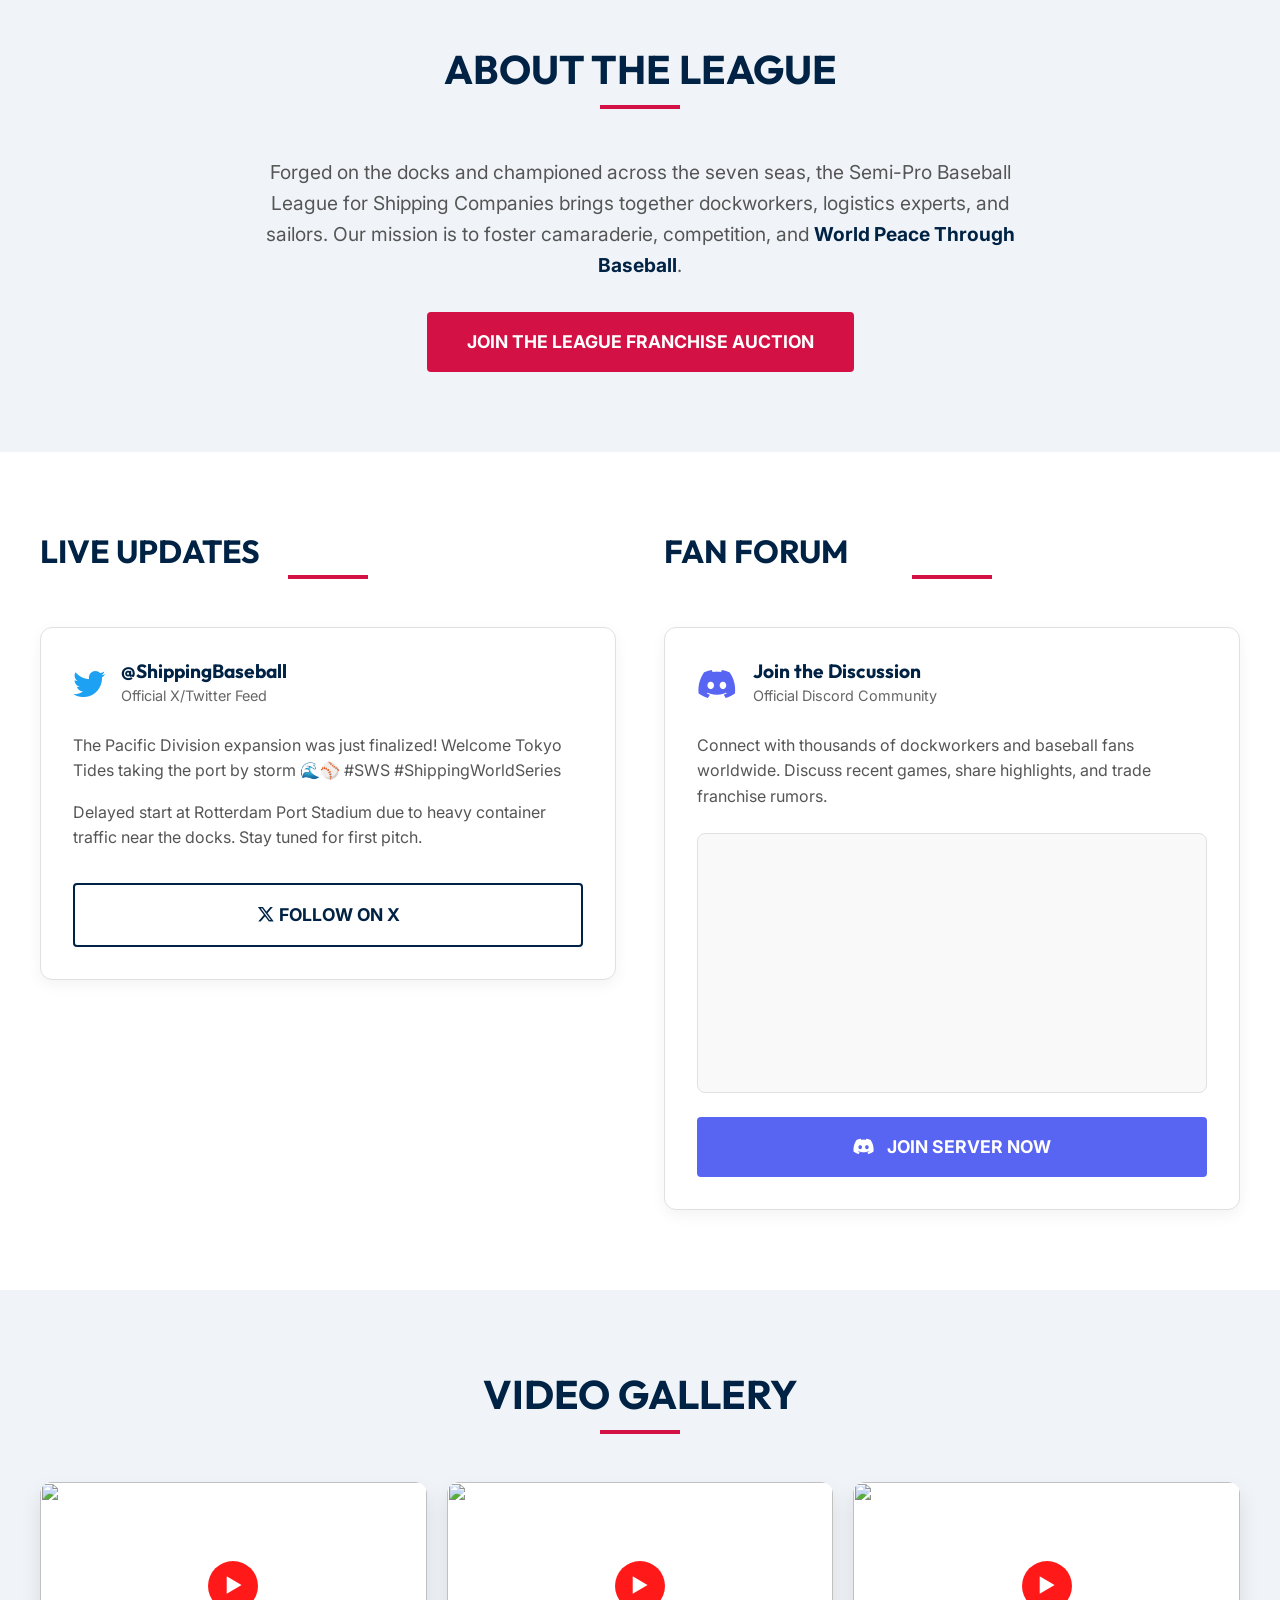
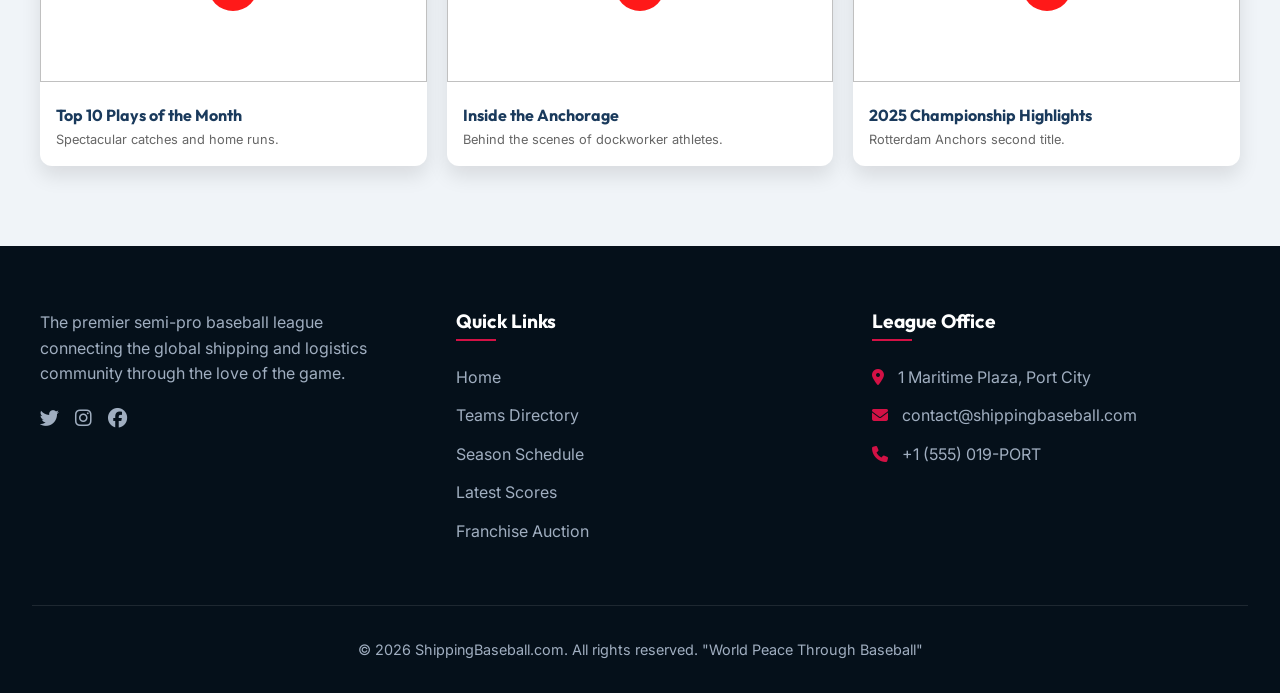
==== commit 5e7a2ea5: "Update index.html" ====
--- a/index.html
+++ b/index.html
@@ -22,7 +22,7 @@
         <div class="nav-container">
             <a href="index.html" class="logo-area">
 <h1 style="color: white; font-size: 24px; font-weight: bold; margin: 0;">
-  SHIPPING<span style="color: #e63946;">BASEBALL</span>
+ ⚾ <span style="color: #e63946;"></span>
 </h1>                <div class="logo-text">Shipping<span>Baseball</span></div>
             </a>
 
@@ -307,3 +307,4 @@
 
 
 
+
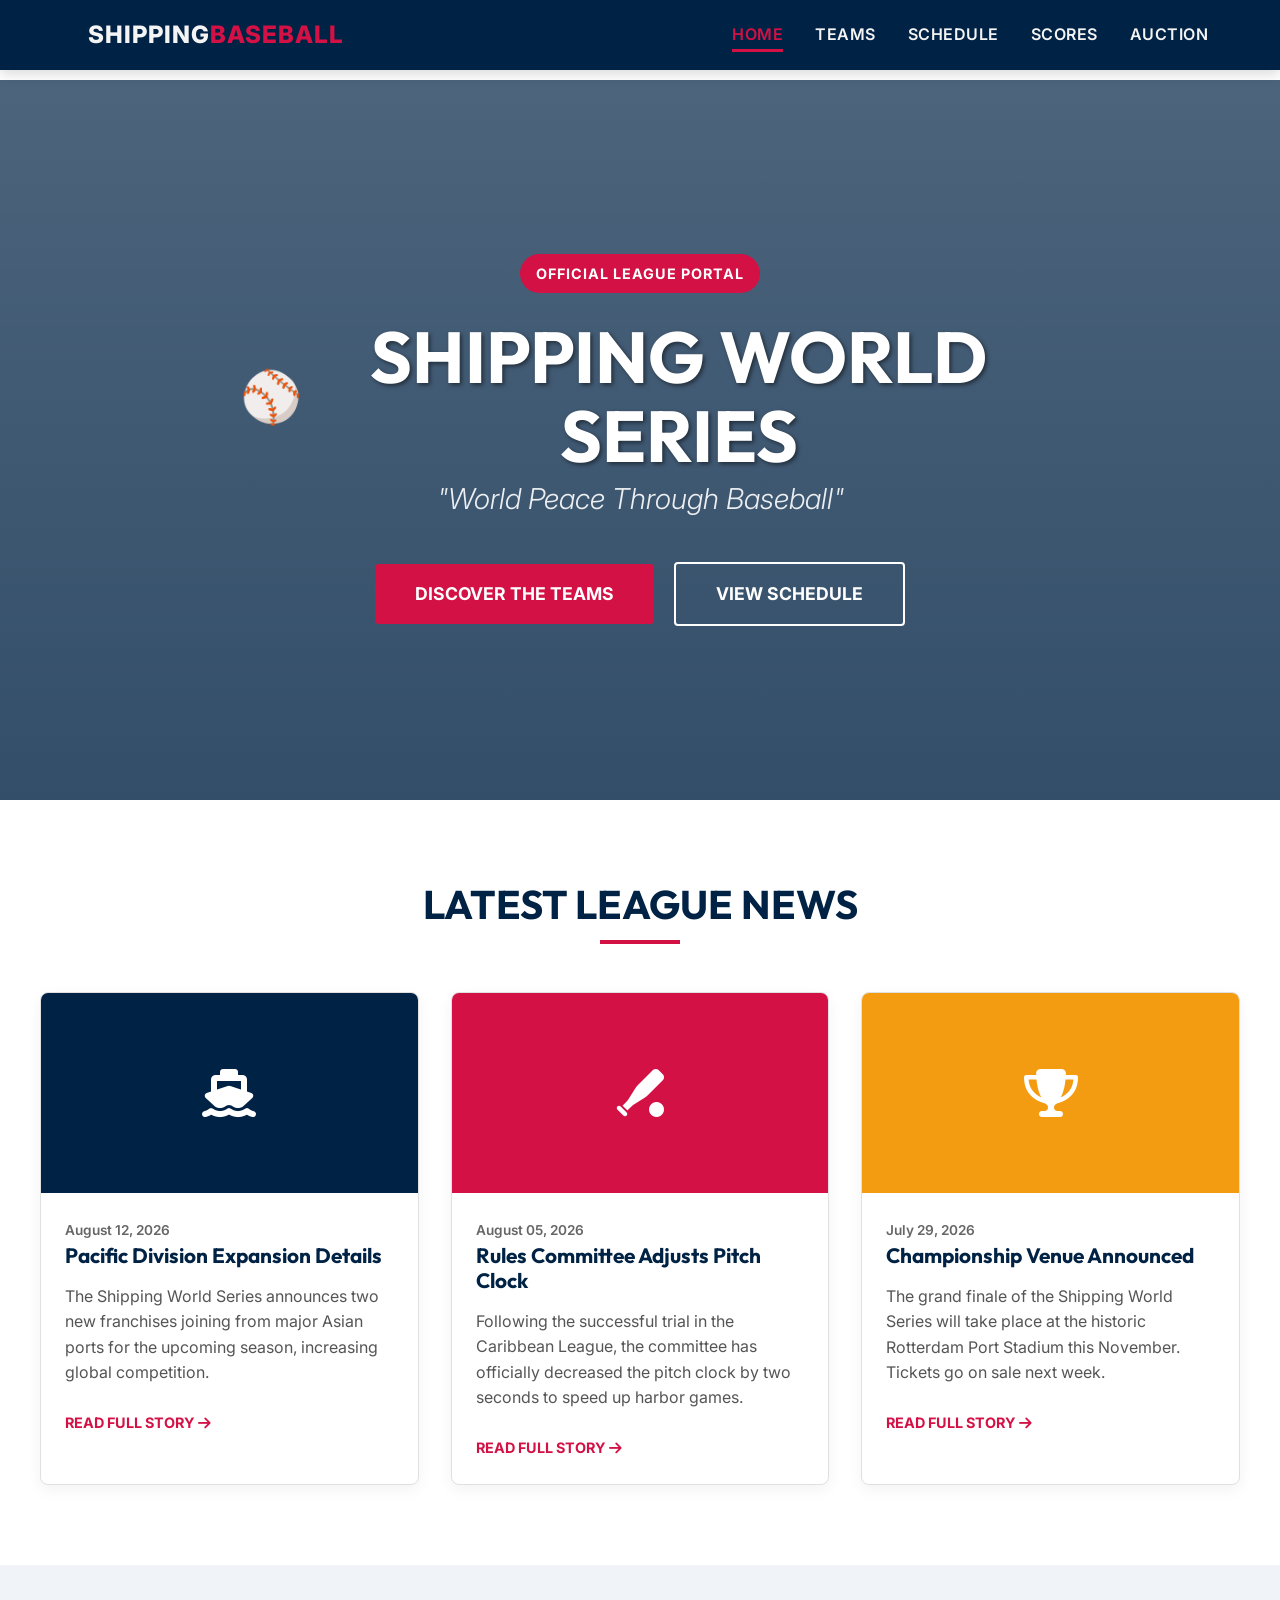
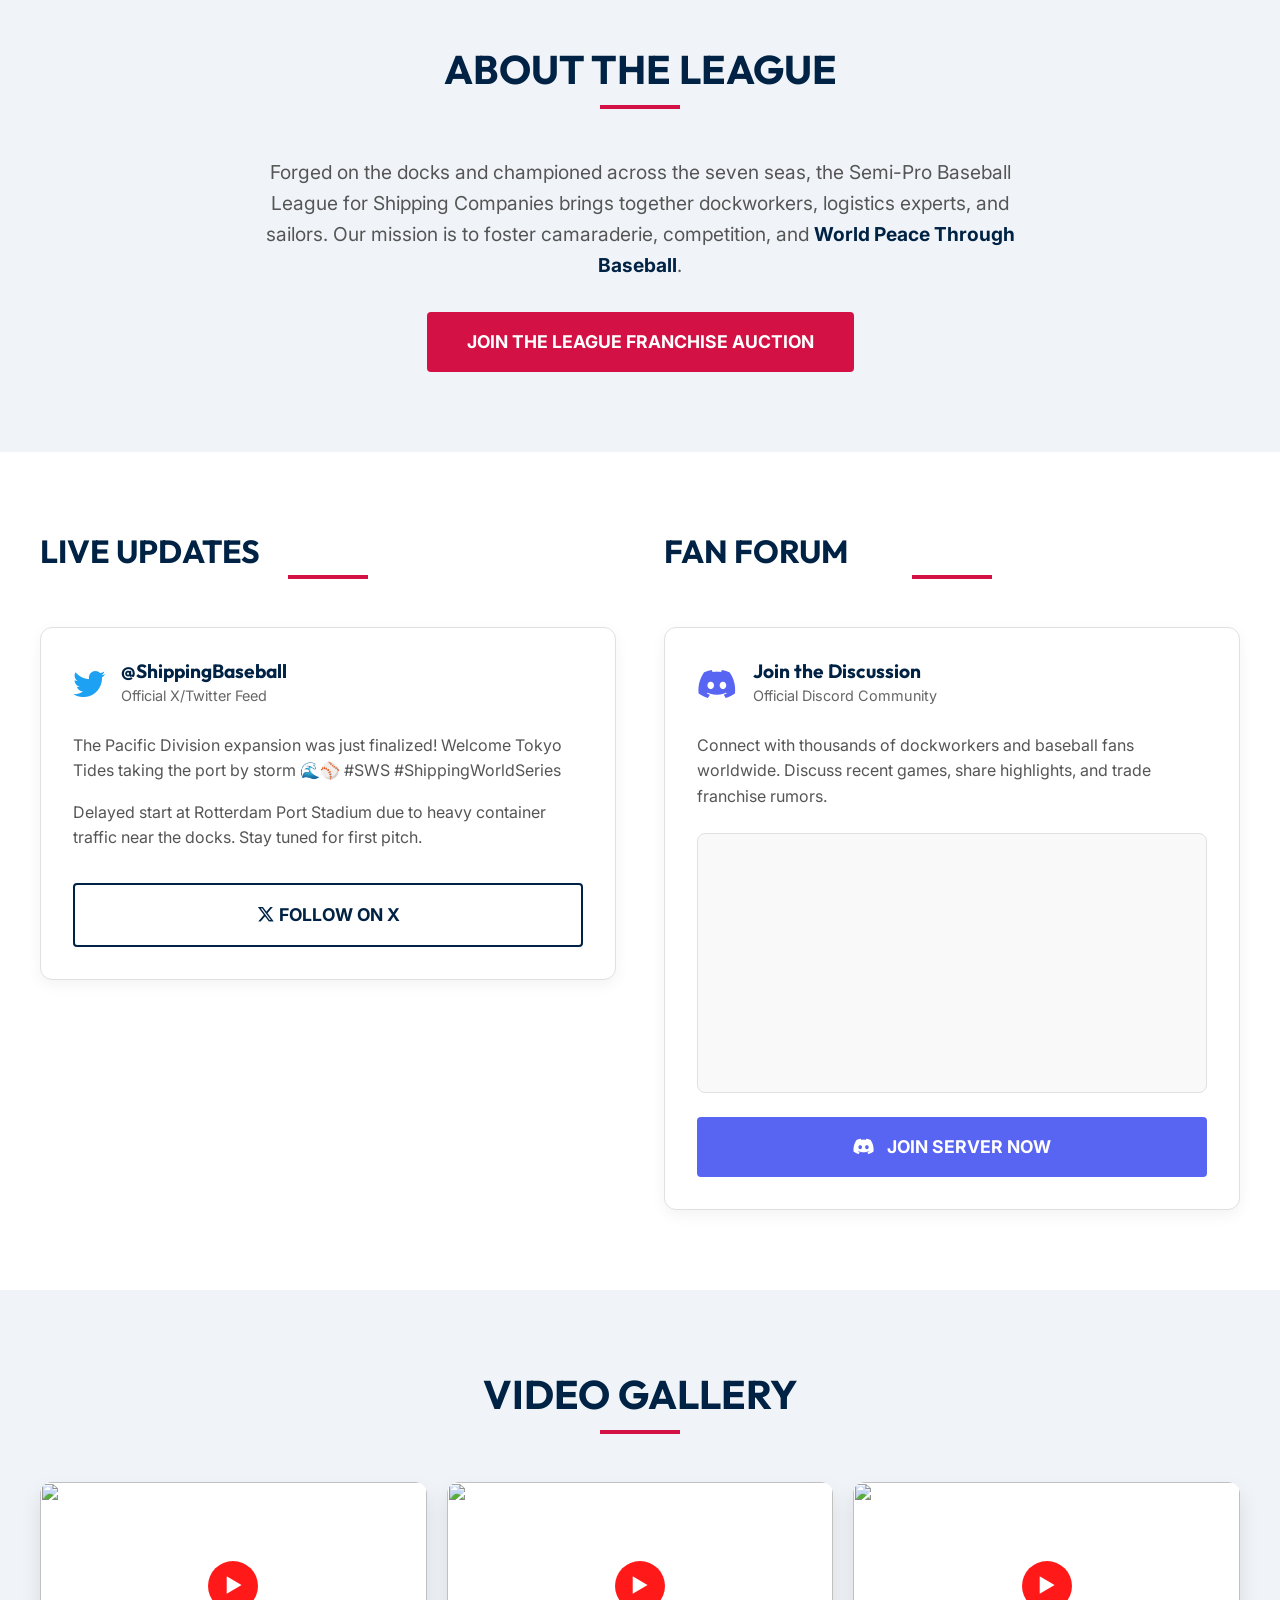
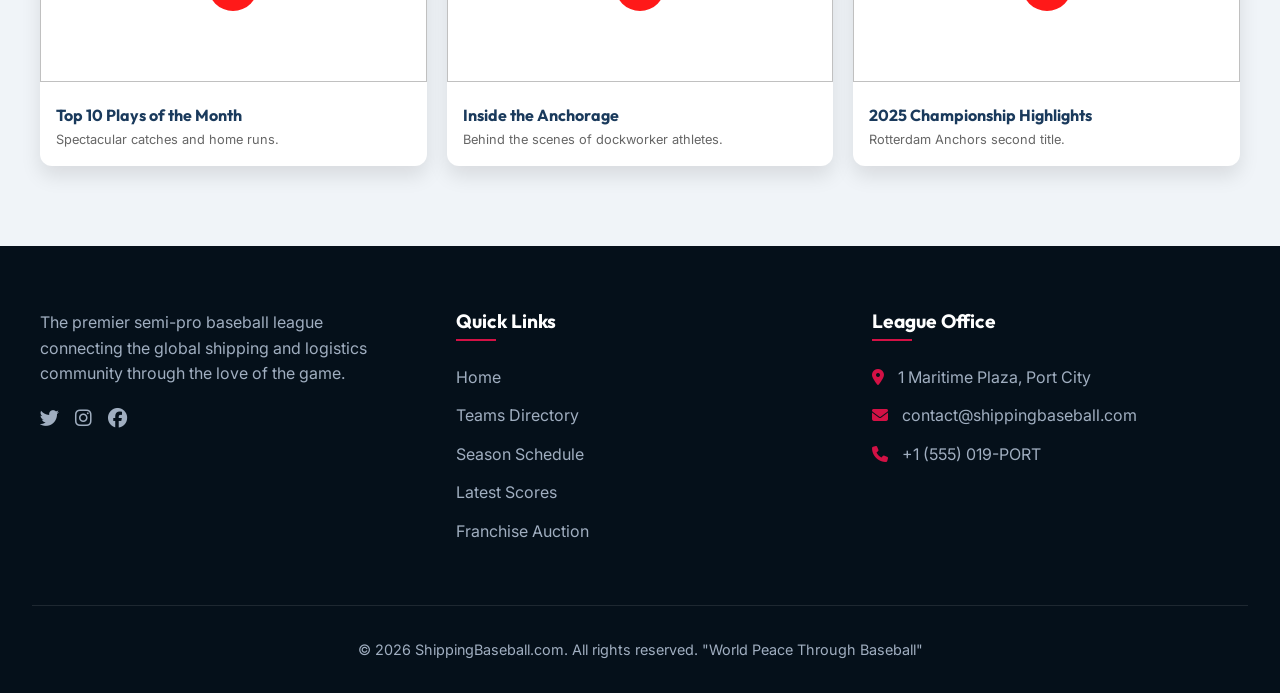
==== commit b2320b50: "Update index.html" ====
--- a/index.html
+++ b/index.html
@@ -22,7 +22,7 @@
         <div class="nav-container">
             <a href="index.html" class="logo-area">
 <h1 style="color: white; font-size: 24px; font-weight: bold; margin: 0;">
- ⚾ <span style="color: #e63946;"></span>
+  <span style="color: #e63946;"></span>
 </h1>                <div class="logo-text">Shipping<span>Baseball</span></div>
             </a>
 
@@ -308,3 +308,4 @@
 
 
 
+
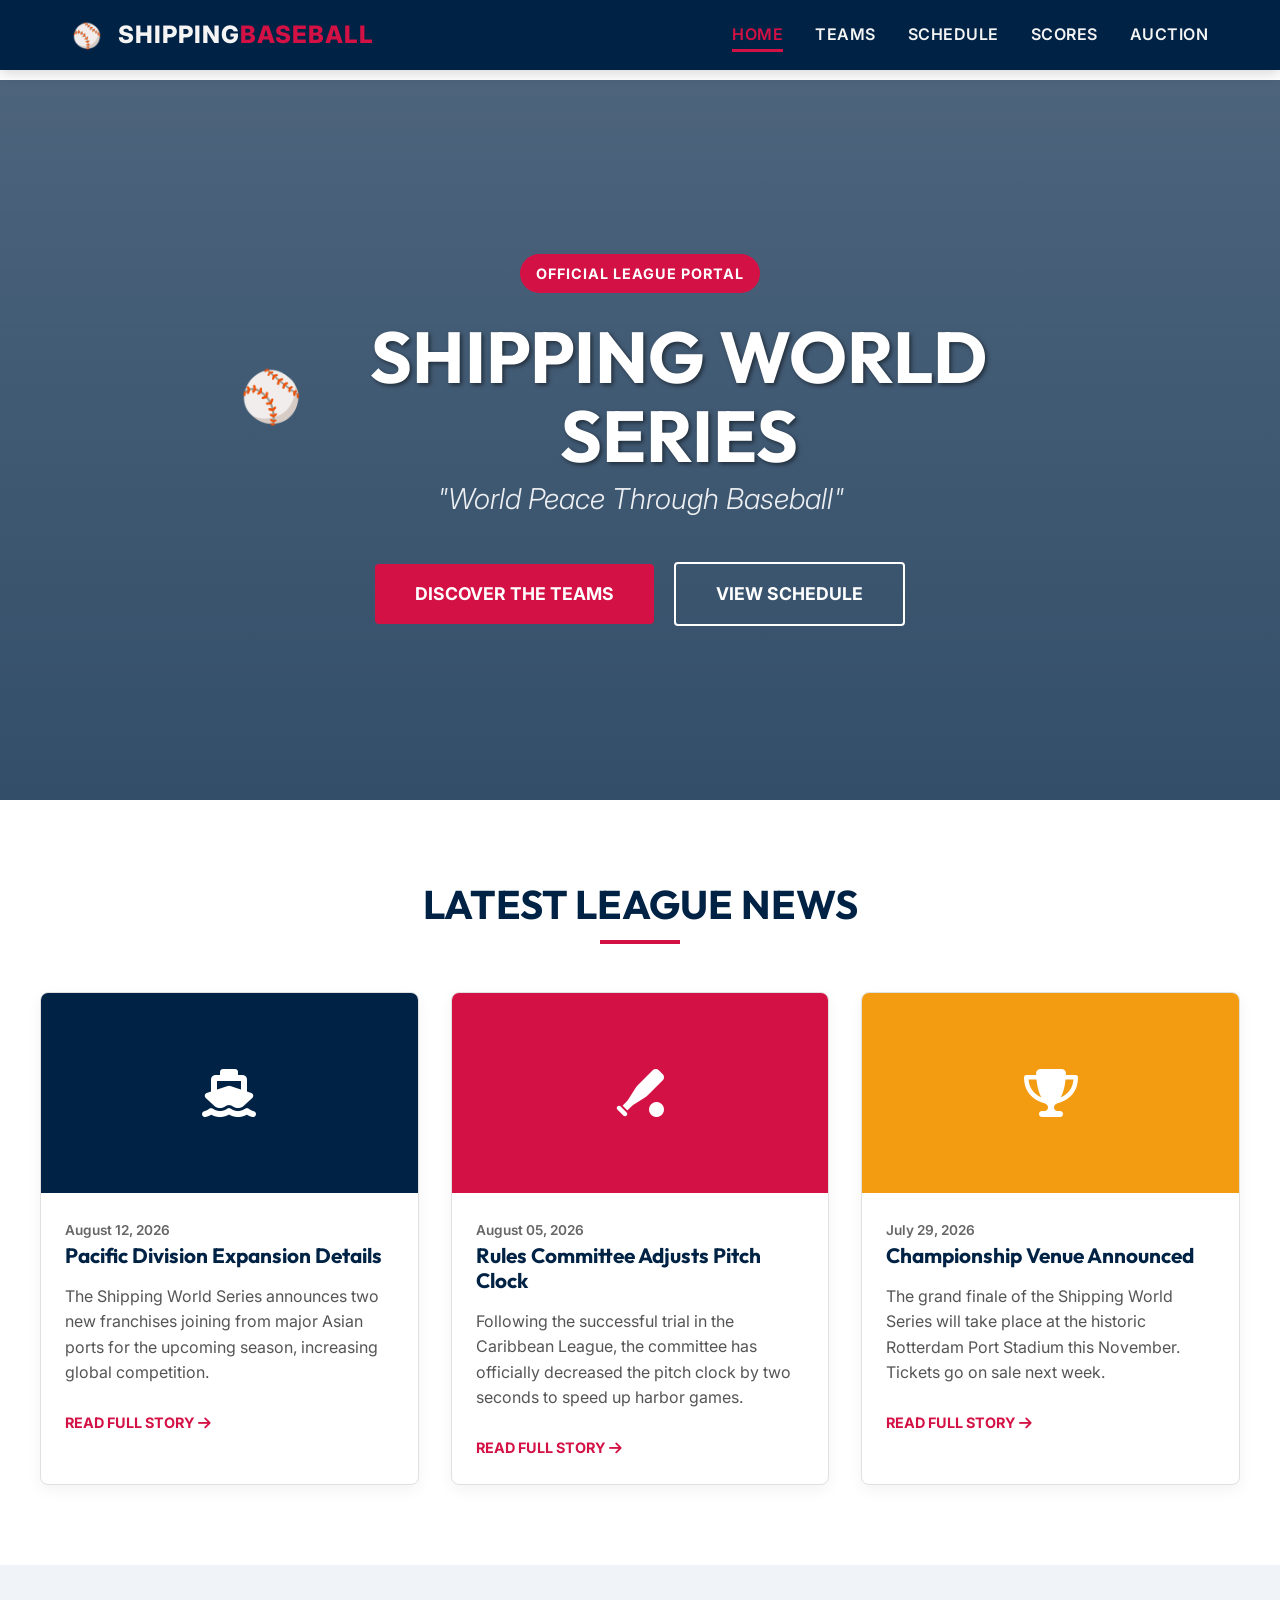
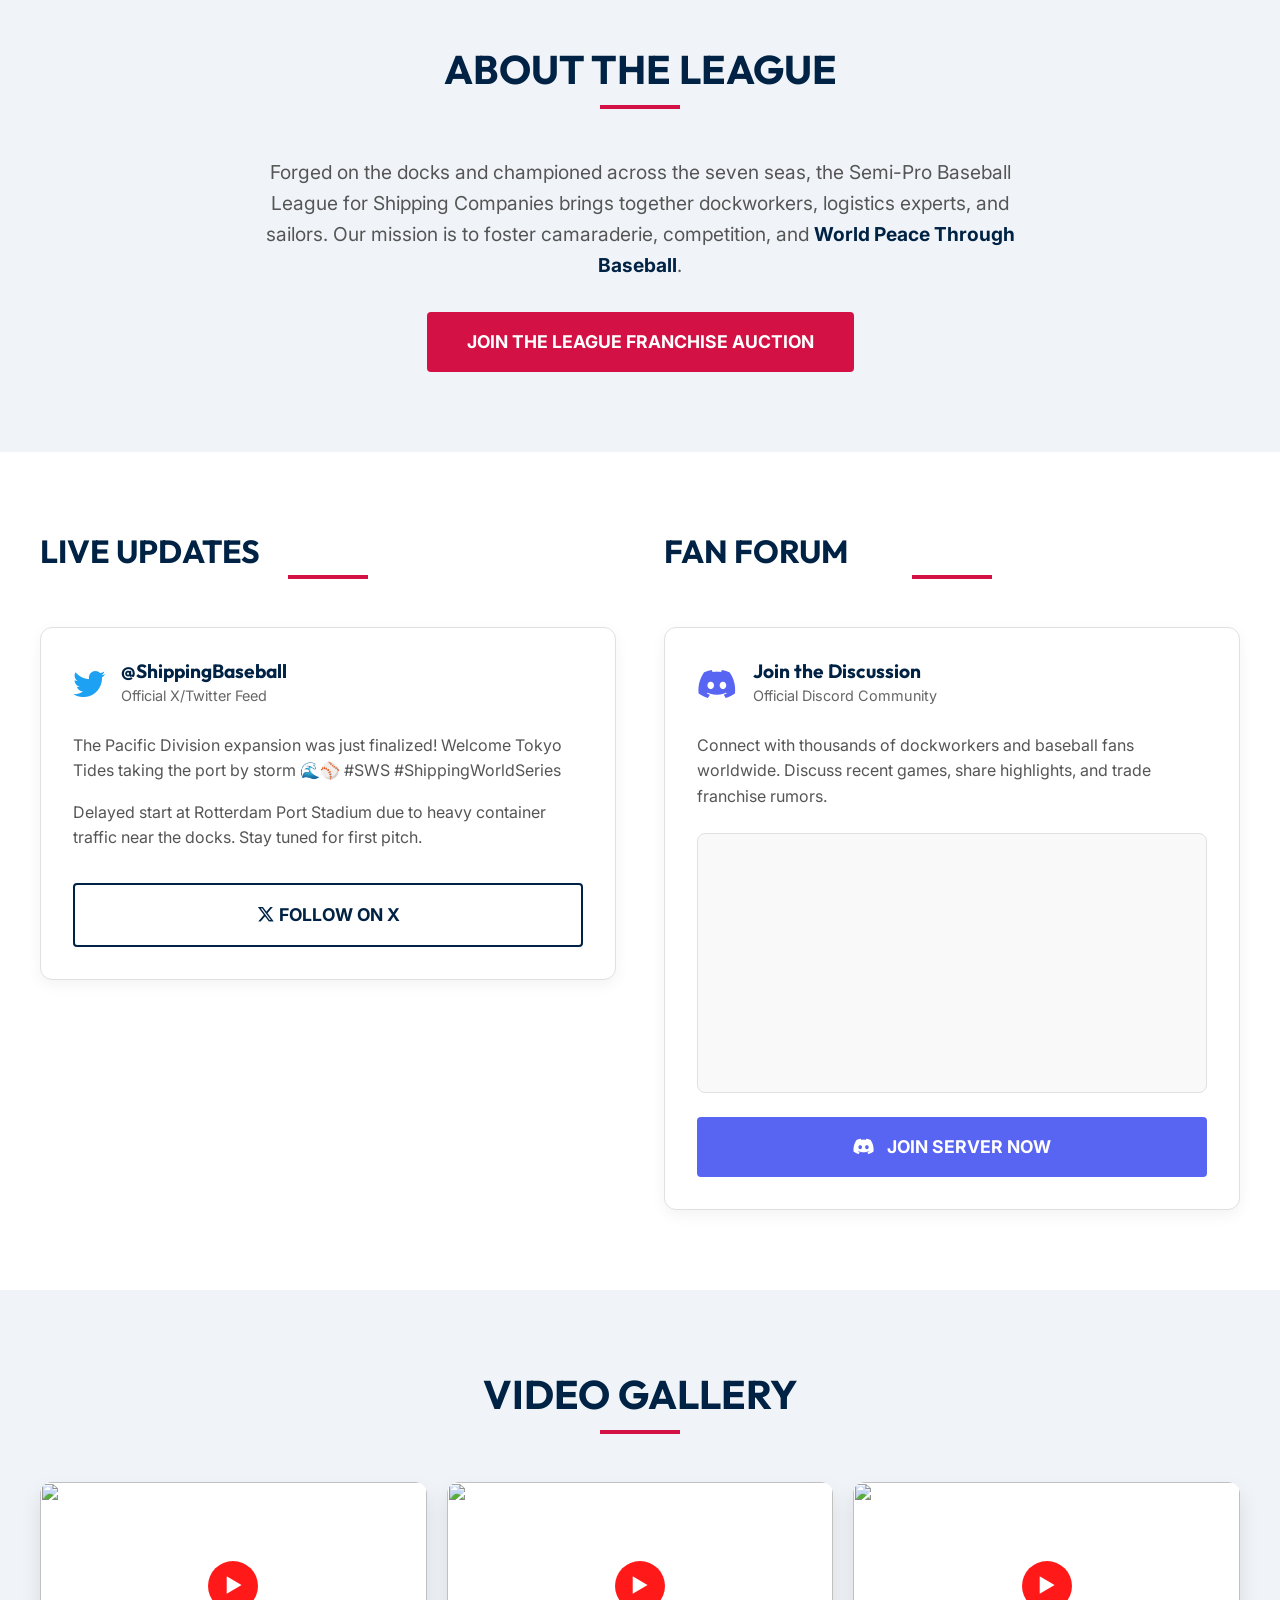
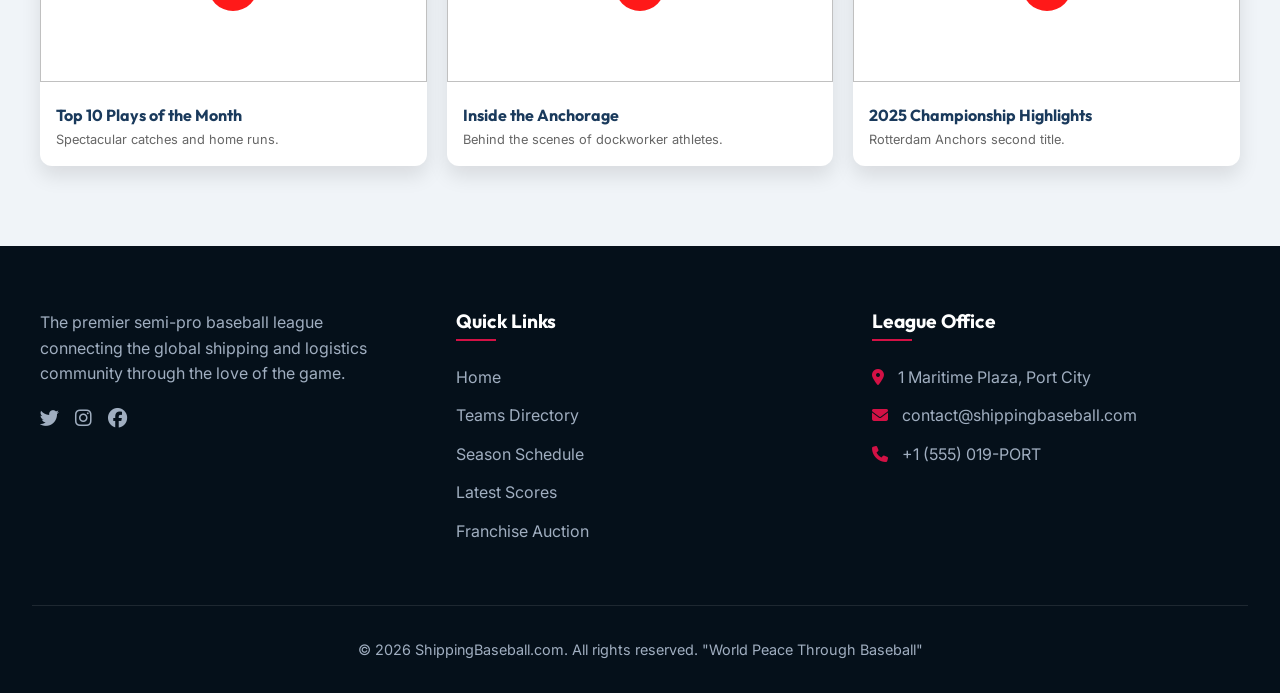
==== commit e9f2b999: "Update index.html" ====
--- a/index.html
+++ b/index.html
@@ -22,7 +22,7 @@
         <div class="nav-container">
             <a href="index.html" class="logo-area">
 <h1 style="color: white; font-size: 24px; font-weight: bold; margin: 0;">
-  <span style="color: #e63946;"></span>
+ ⚾ <span style="color: #e63946;"></span>
 </h1>                <div class="logo-text">Shipping<span>Baseball</span></div>
             </a>
 
@@ -309,3 +309,4 @@
 
 
 
+
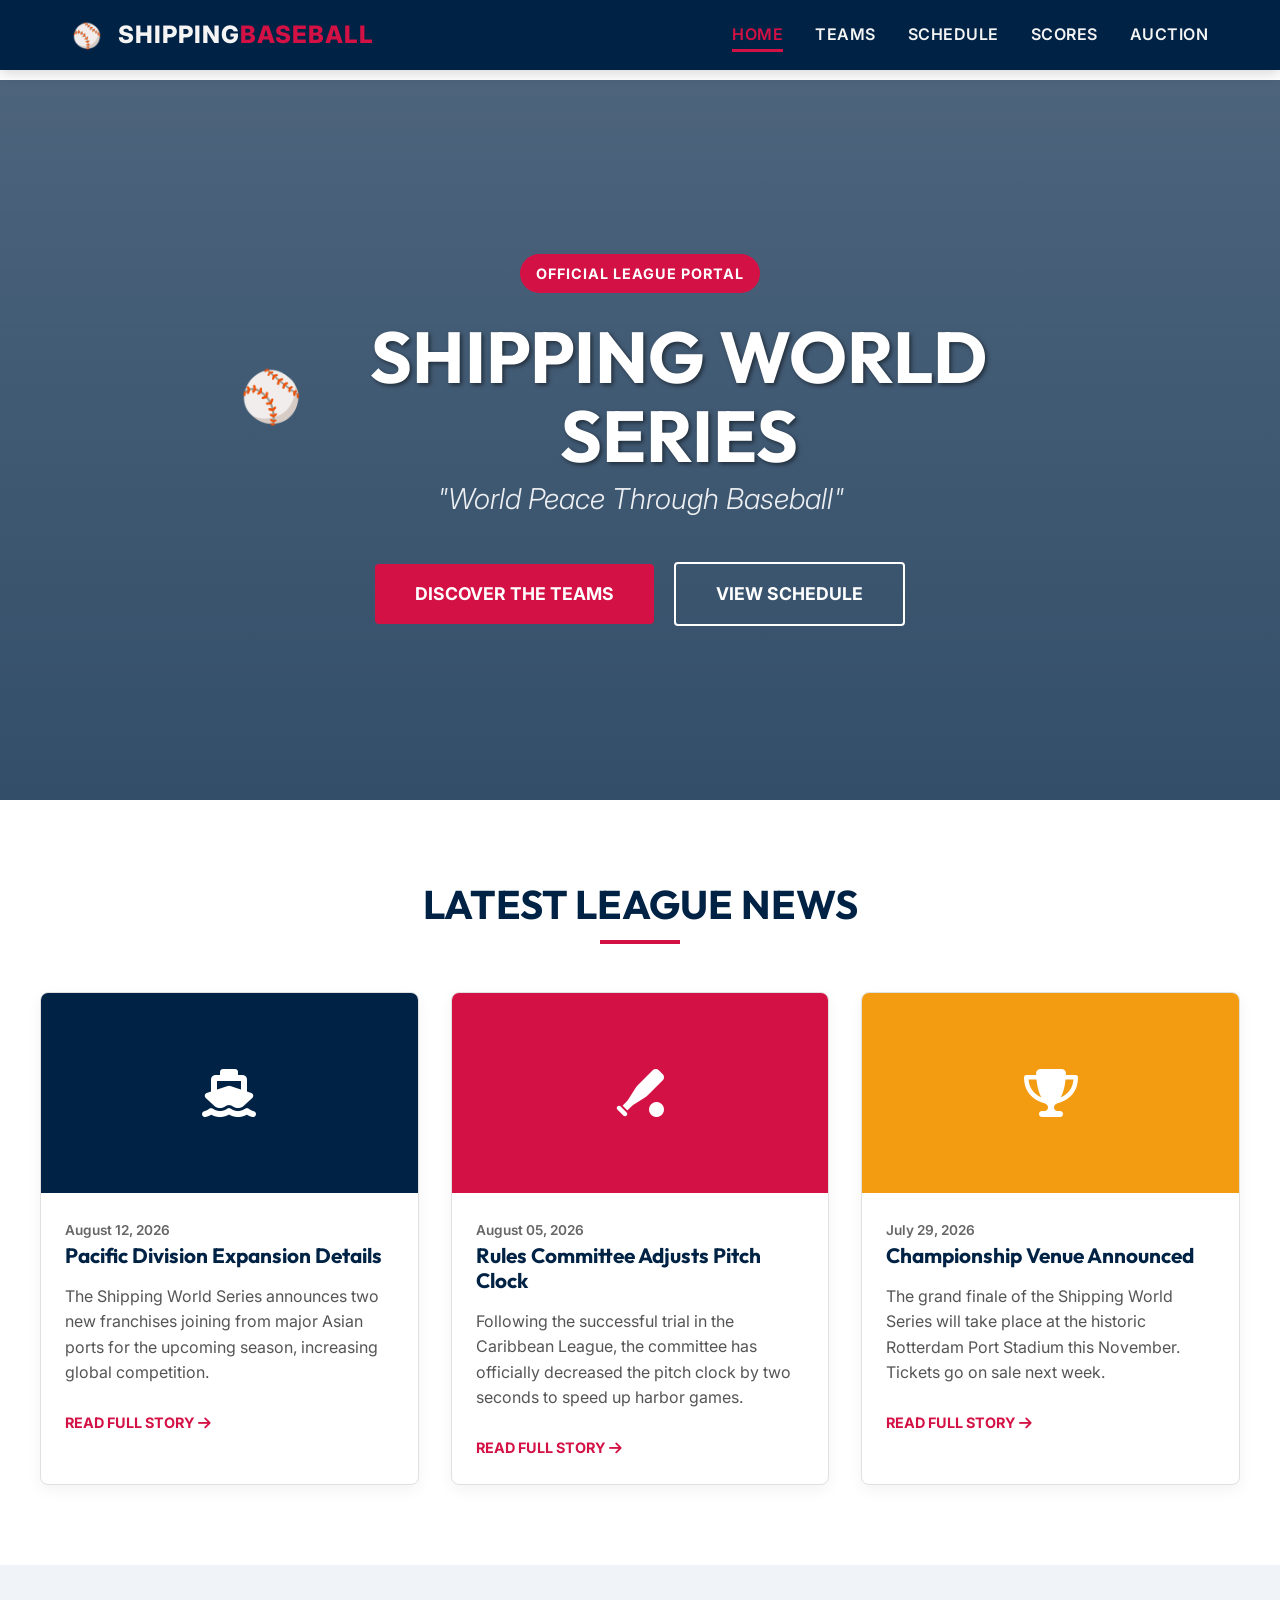
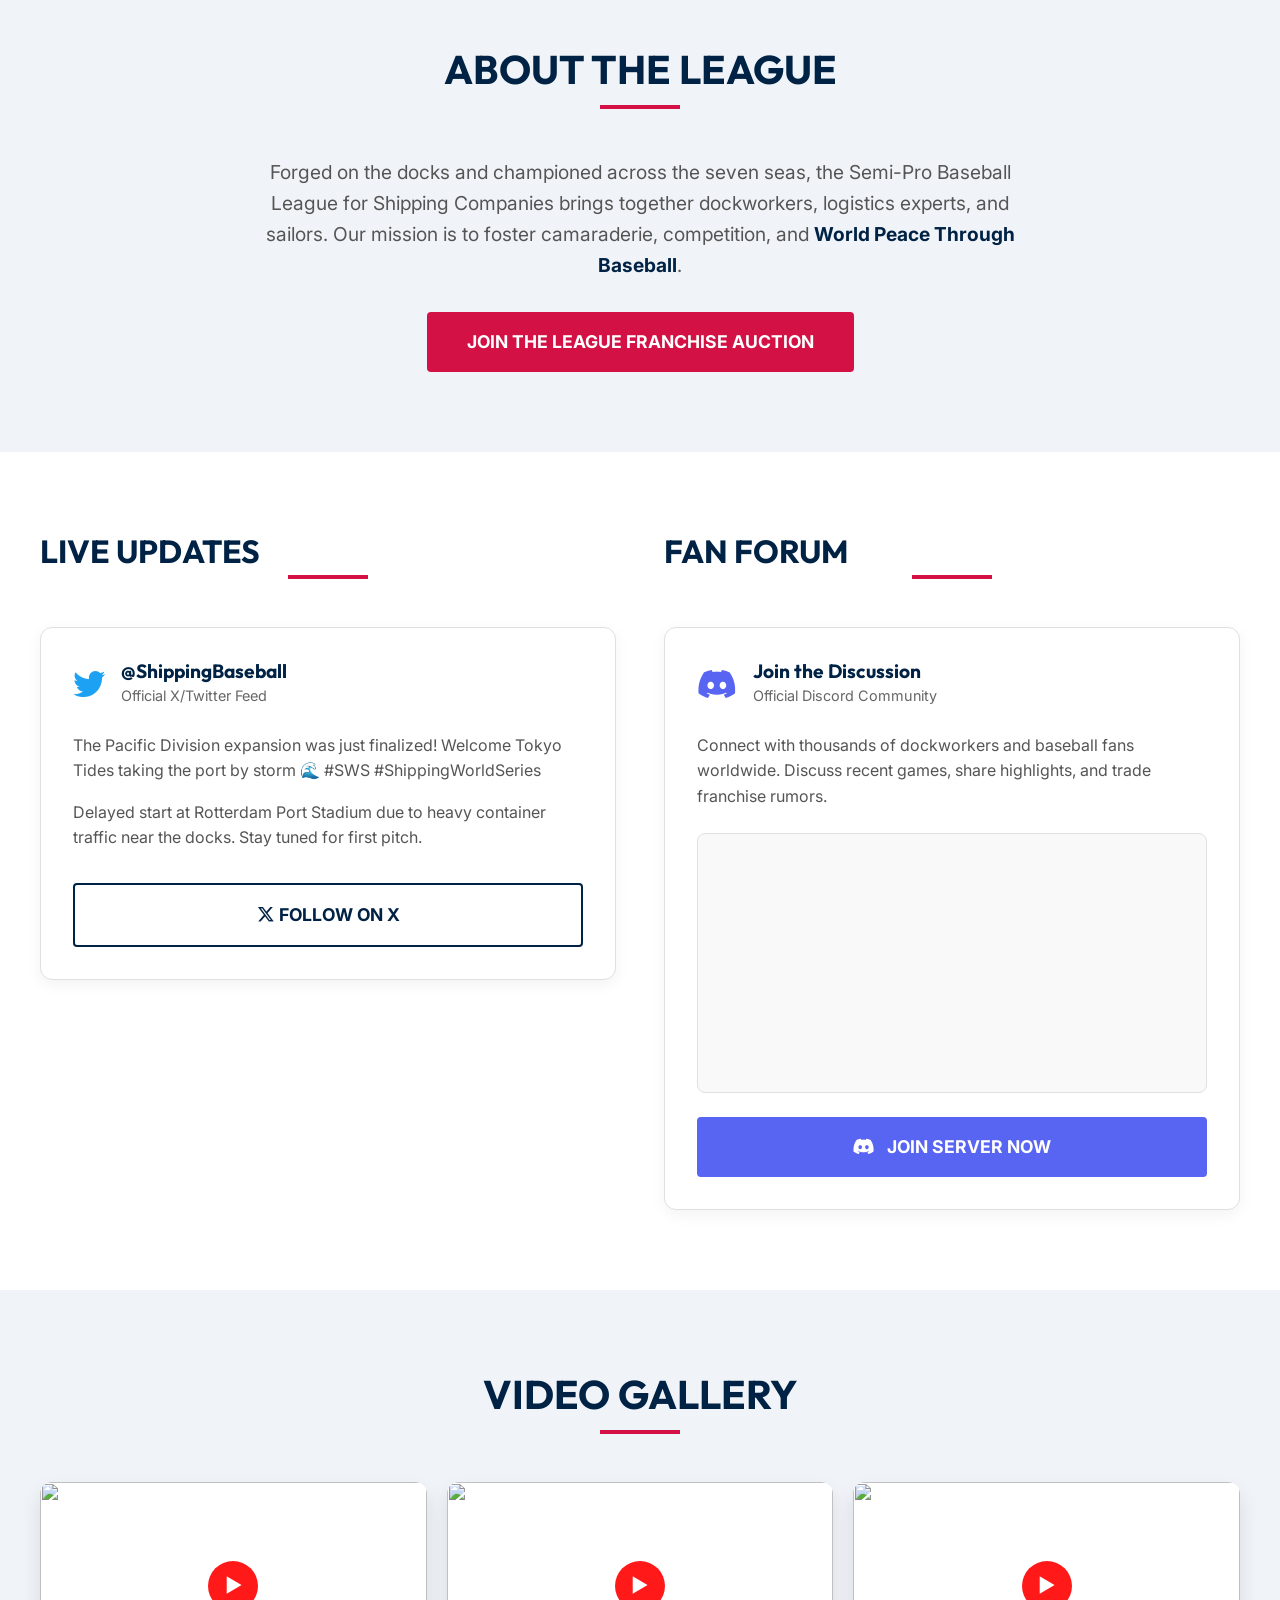
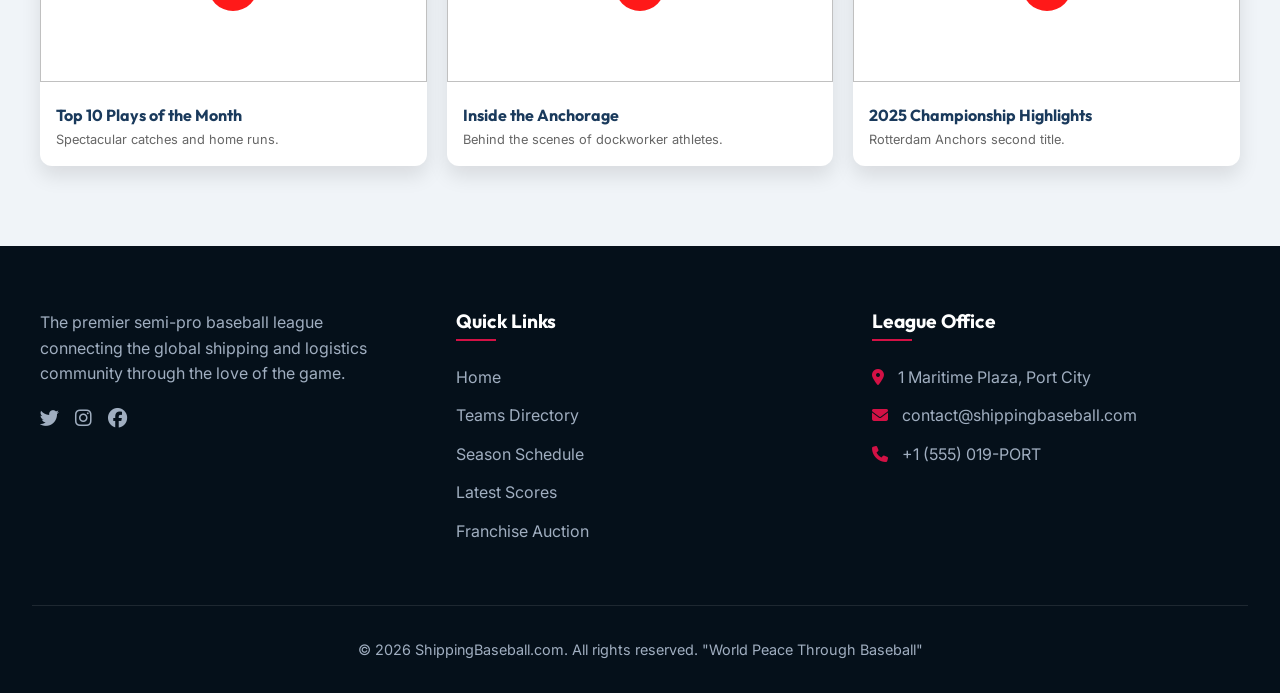
==== commit a28edbfa: "Update index.html" ====
--- a/index.html
+++ b/index.html
@@ -137,7 +137,7 @@
                                 </div>
                             </div>
                             <p style="color: #555; margin-bottom: 1rem;">The Pacific Division expansion was just
-                                finalized! Welcome Tokyo Tides taking the port by storm 🌊⚾ #SWS #ShippingWorldSeries
+                                finalized! Welcome Tokyo Tides taking the port by storm 🌊 #SWS #ShippingWorldSeries
                             </p>
                             <p style="color: #555; margin-bottom: 2rem;">Delayed start at Rotterdam Port Stadium due to
                                 heavy container traffic near the docks. Stay tuned for first pitch.</p>
@@ -310,3 +310,4 @@
 
 
 
+
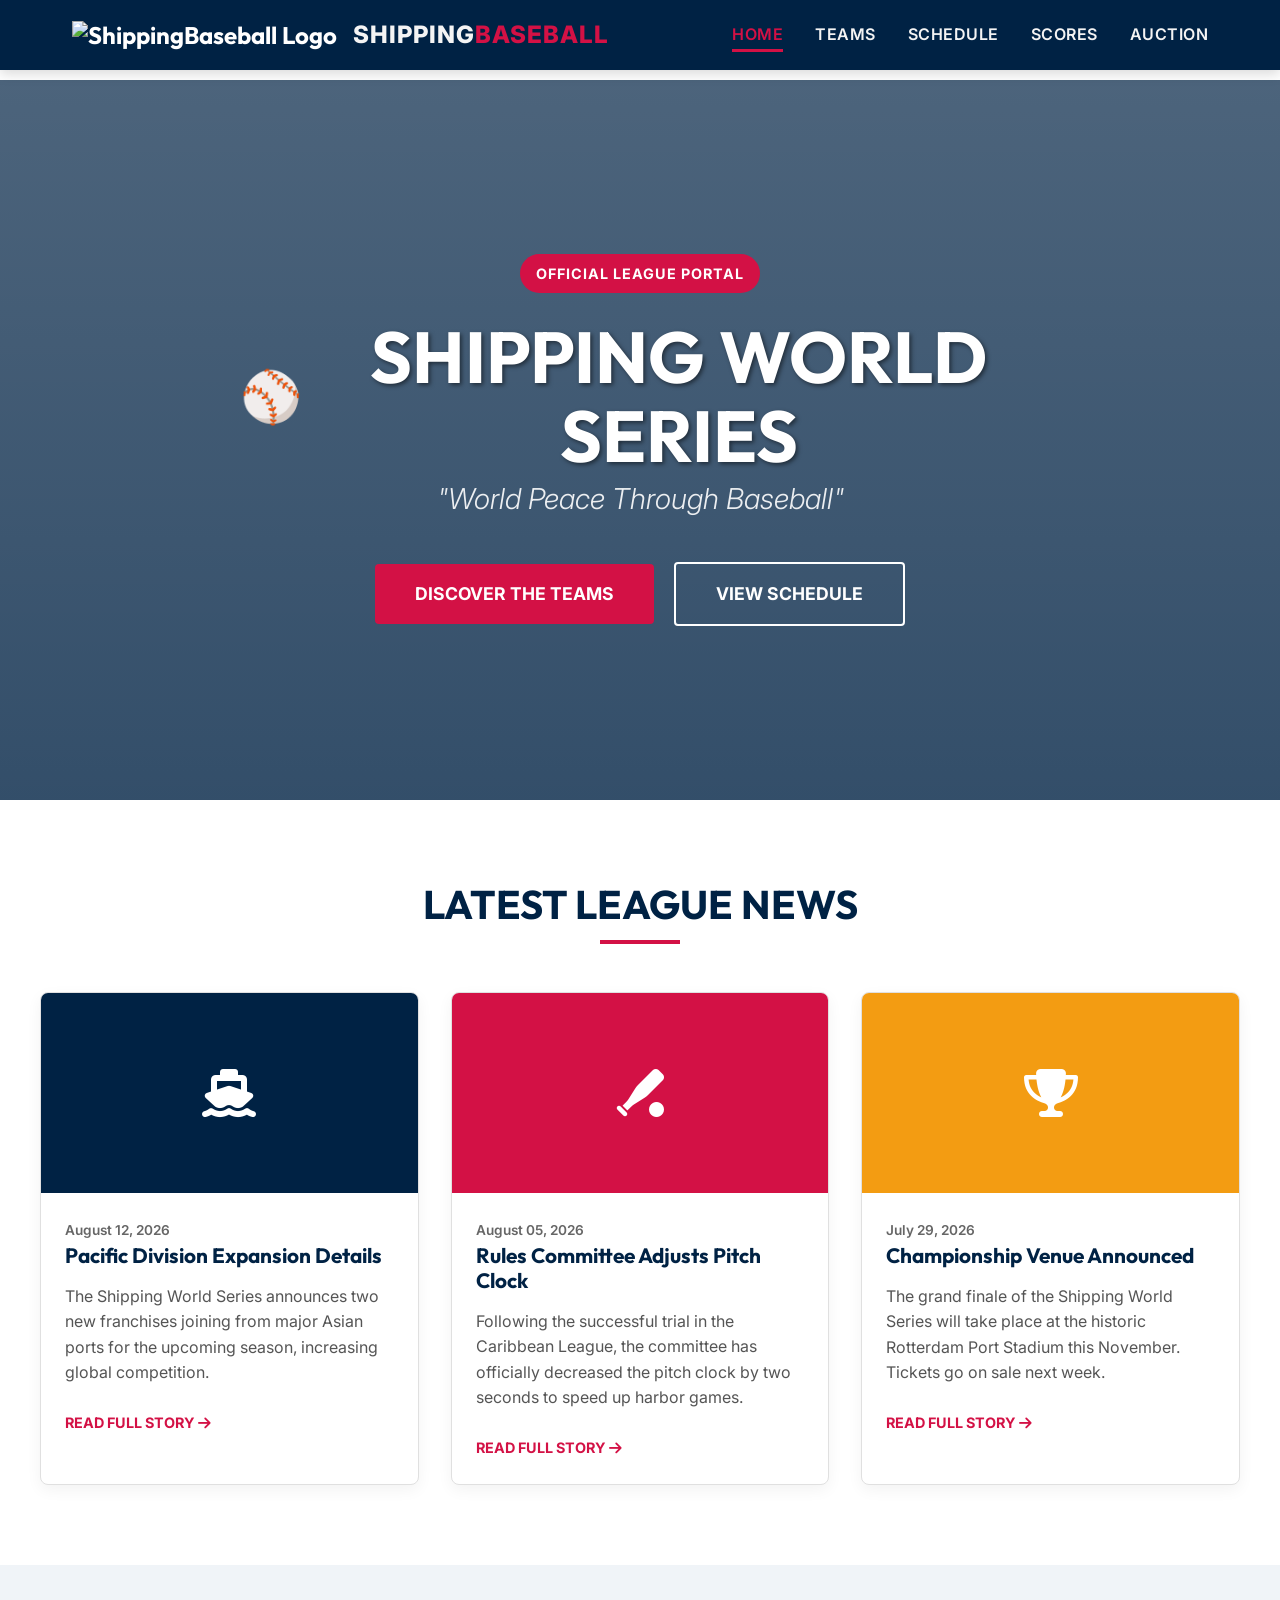
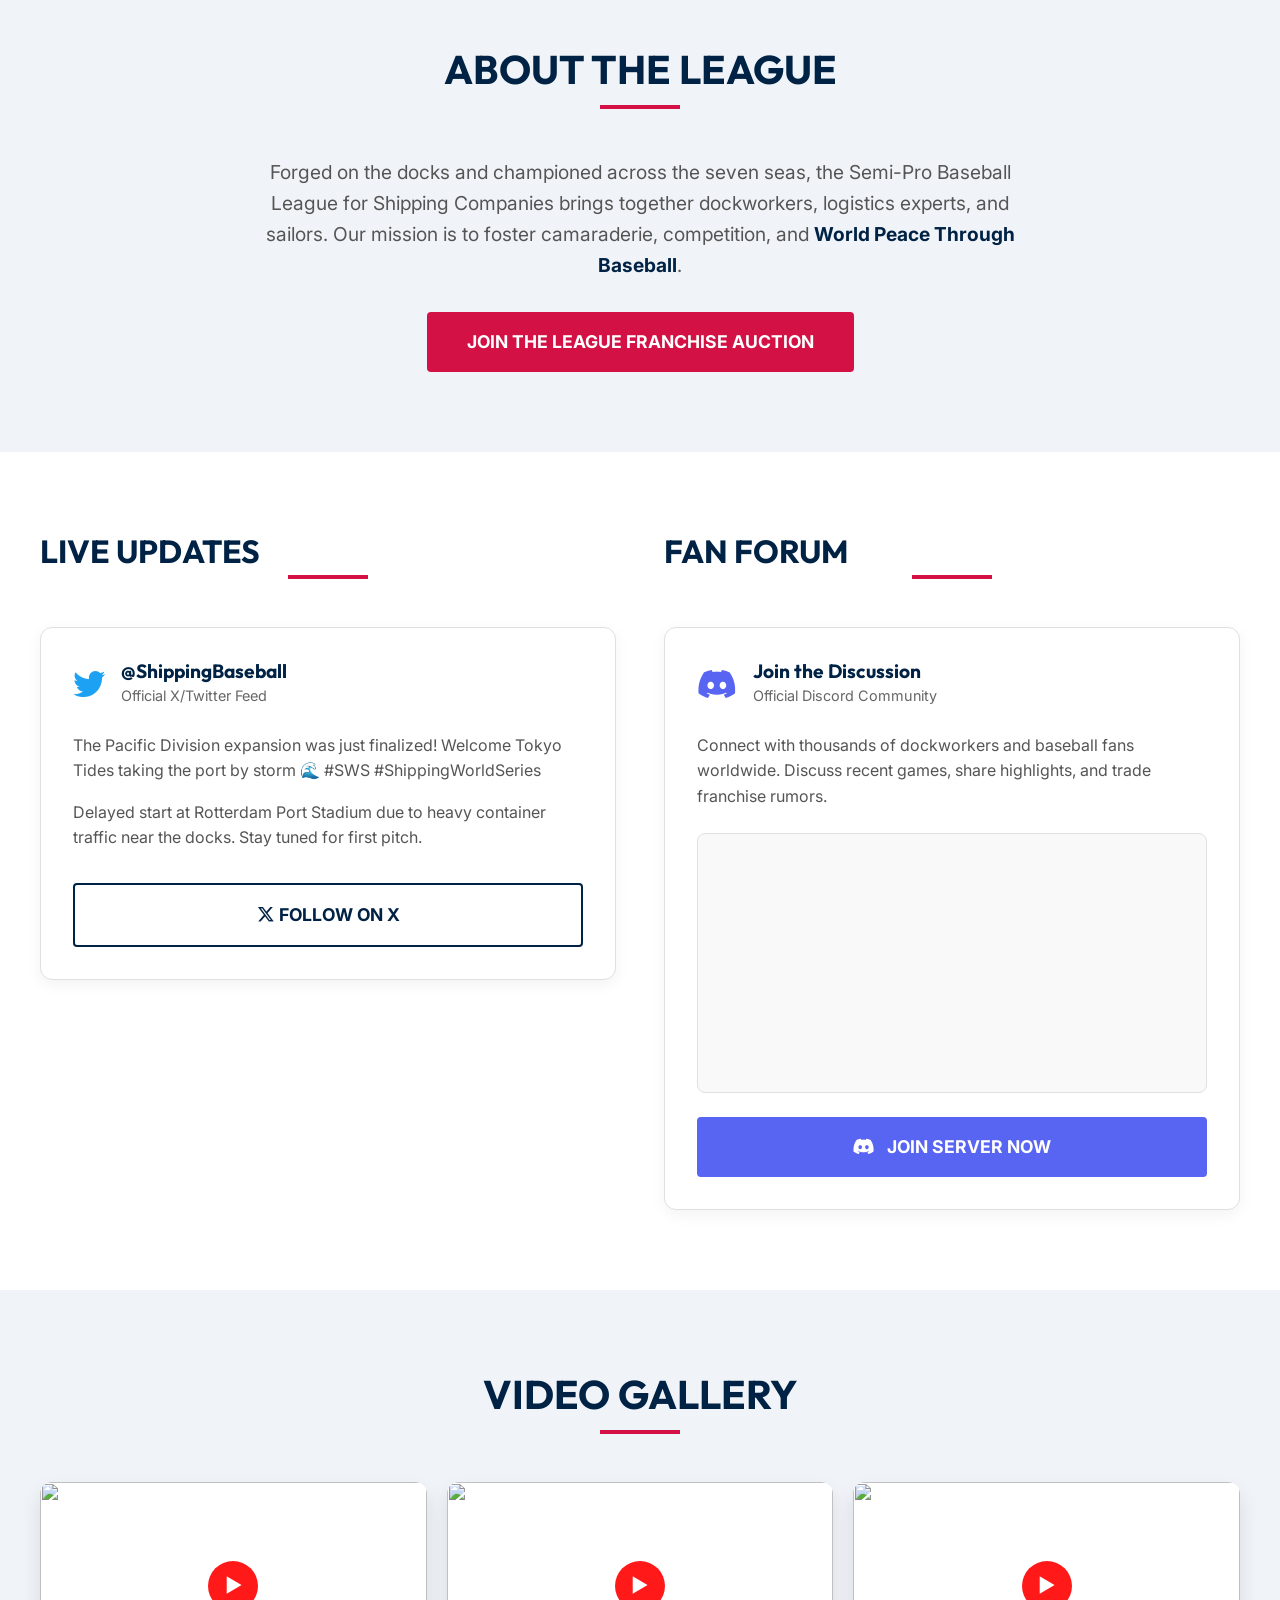
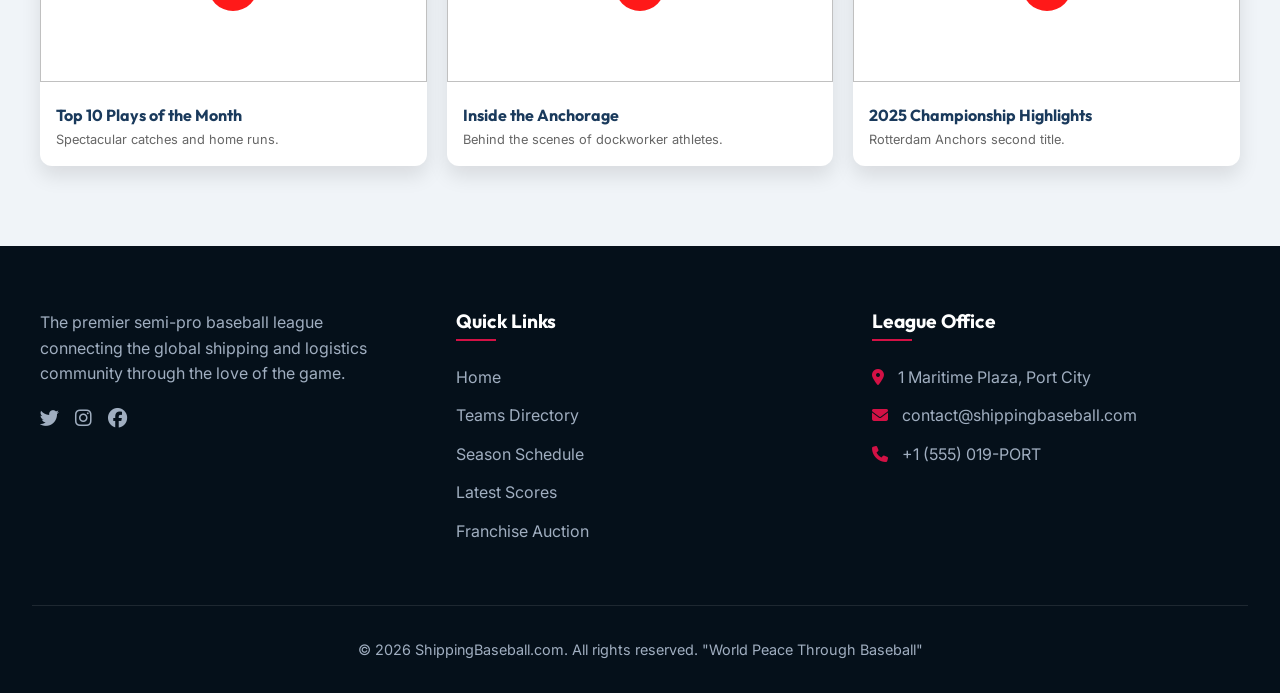
==== commit 784c6d54: "Update index.html" ====
--- a/index.html
+++ b/index.html
@@ -22,7 +22,7 @@
         <div class="nav-container">
             <a href="index.html" class="logo-area">
 <h1 style="color: white; font-size: 24px; font-weight: bold; margin: 0;">
- ⚾ <span style="color: #e63946;"></span>
+<img src="assets/logo.png" alt="ShippingBaseball Logo" style="height:60px;">
 </h1>                <div class="logo-text">Shipping<span>Baseball</span></div>
             </a>
 
@@ -311,3 +311,4 @@
 
 
 
+
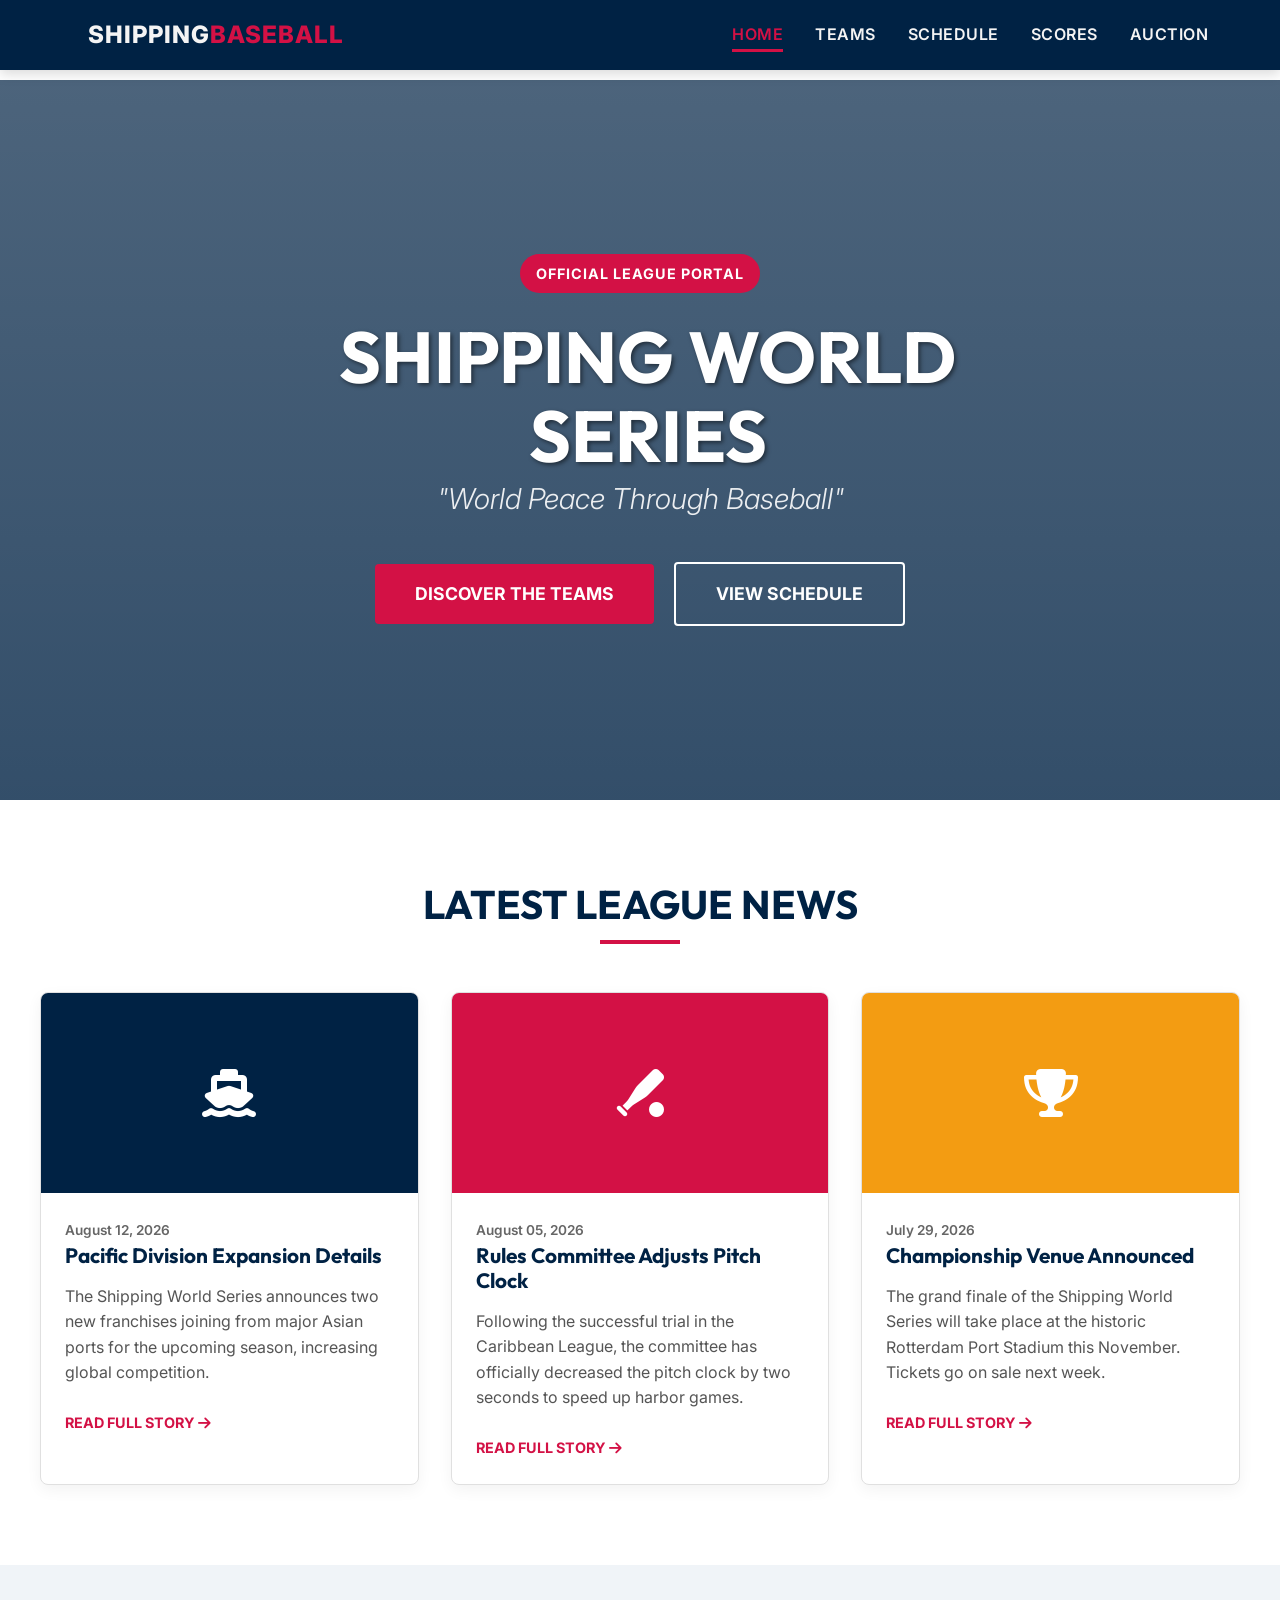
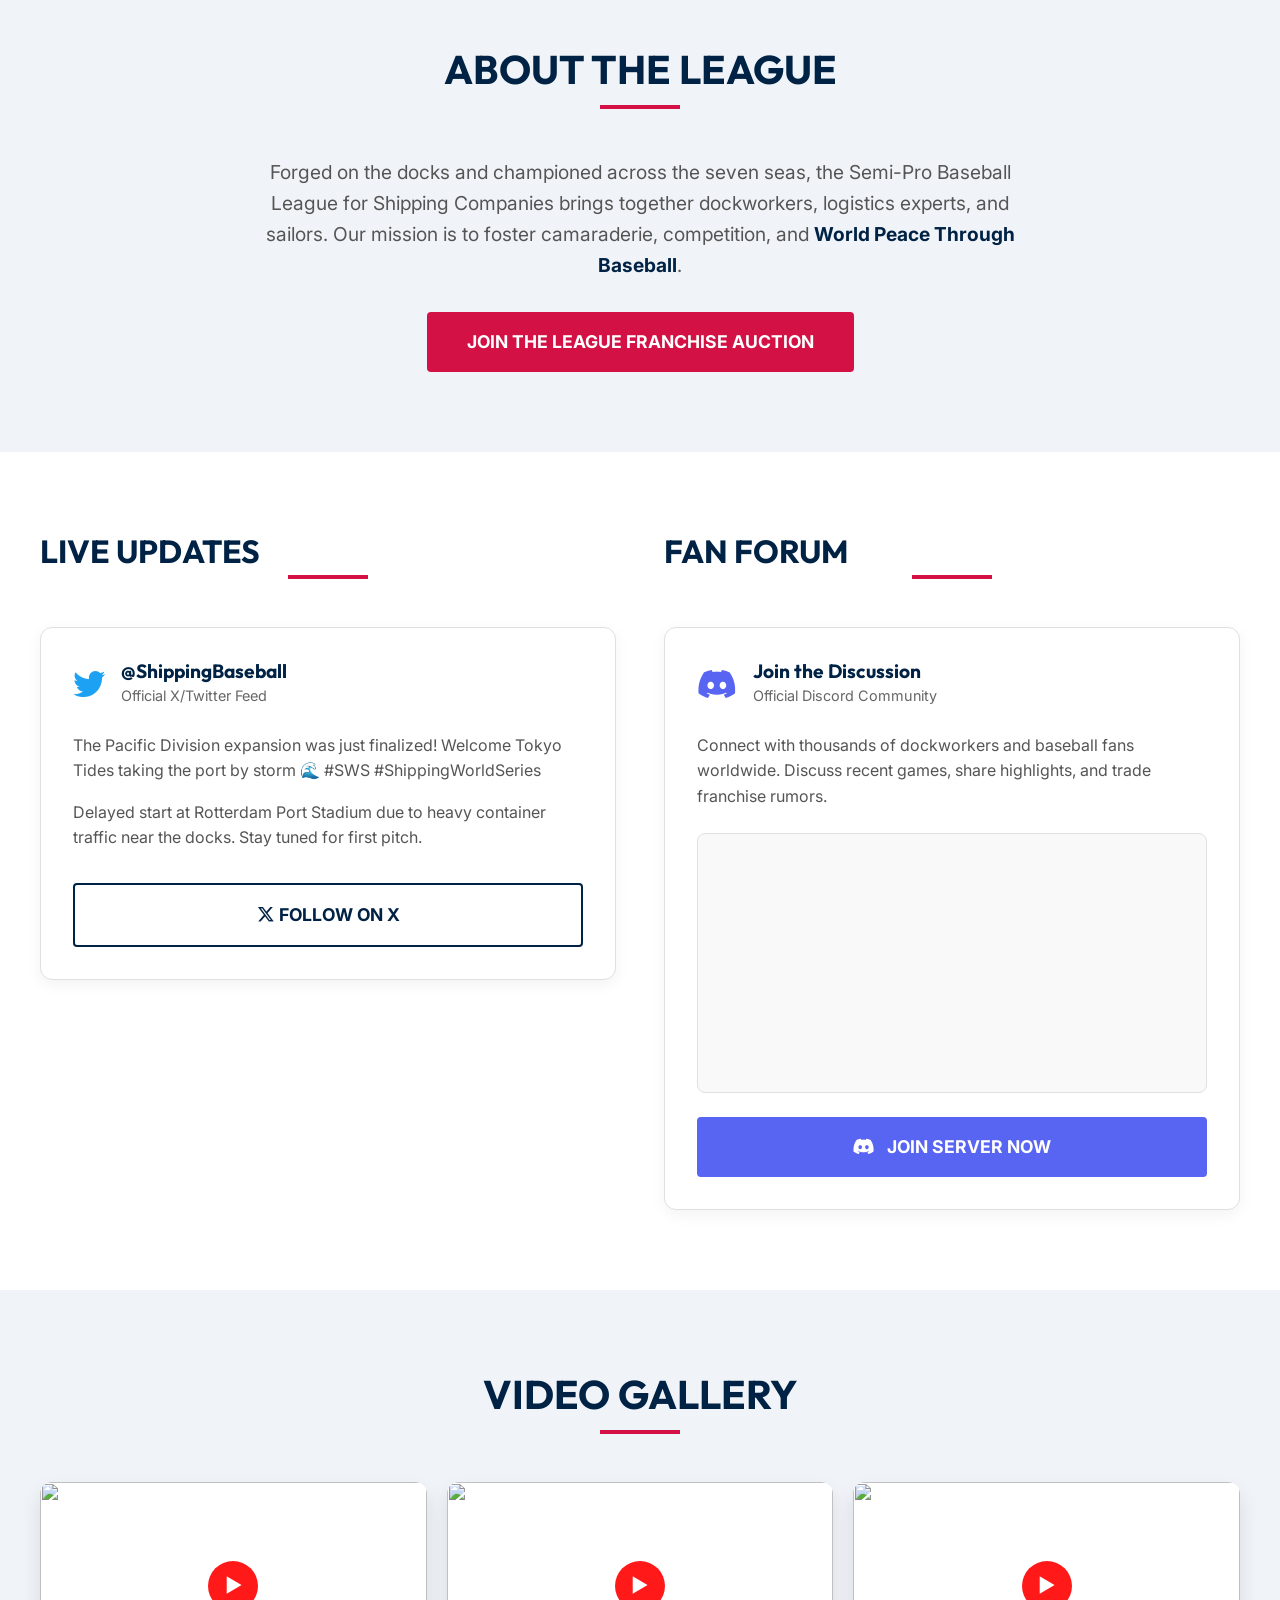
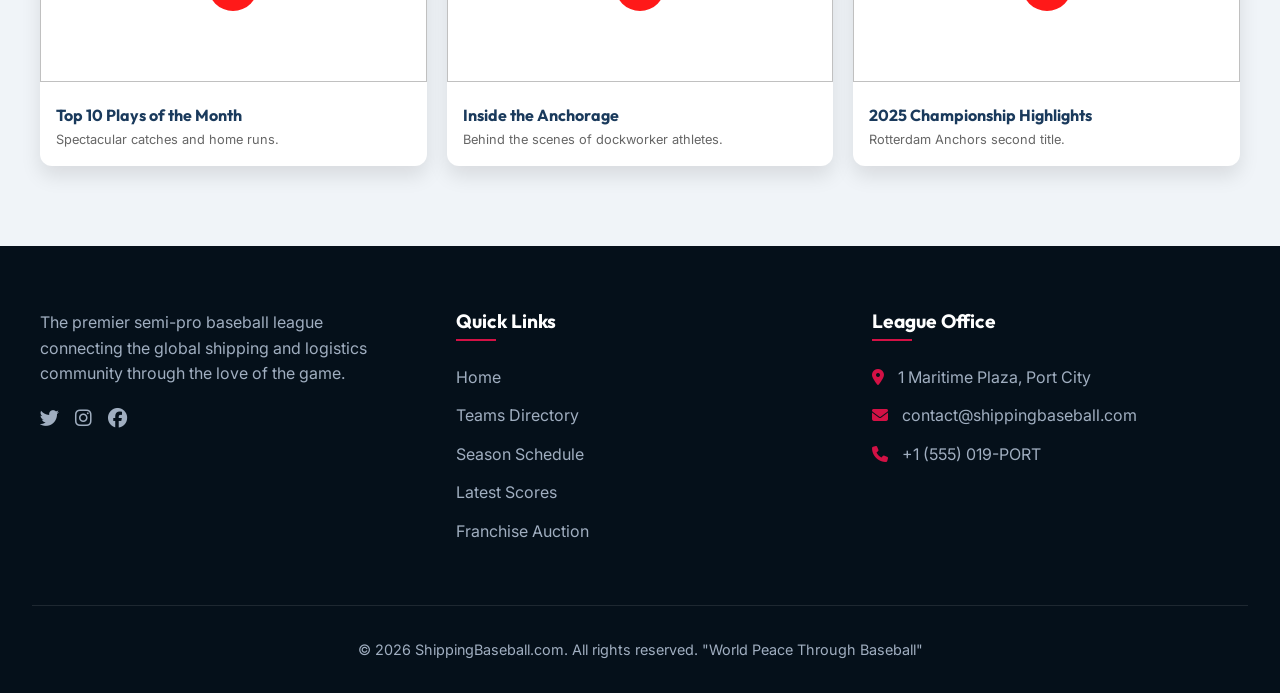
==== commit 547c43a9: "Update index.html" ====
--- a/index.html
+++ b/index.html
@@ -22,7 +22,7 @@
         <div class="nav-container">
             <a href="index.html" class="logo-area">
 <h1 style="color: white; font-size: 24px; font-weight: bold; margin: 0;">
-<img src="assets/logo.png" alt="ShippingBaseball Logo" style="height:60px;">
+<img src="assets/logo.png" alt="" style="height:60px;">
 </h1>                <div class="logo-text">Shipping<span>Baseball</span></div>
             </a>
 
@@ -45,7 +45,7 @@
             <div class="hero-content">
                 <span class="badge">Official League Portal</span>
               <div style="display:flex; align-items:center; gap:15px;">
-  <span style="font-size:50px;">⚾</span>
+  <span style="font-size:50px;"></span>
   <h1 style="margin:0;">Shipping World Series</h1>
 </div>
                 <p class="tagline">"World Peace Through Baseball"</p>
@@ -312,3 +312,4 @@
 
 
 
+
